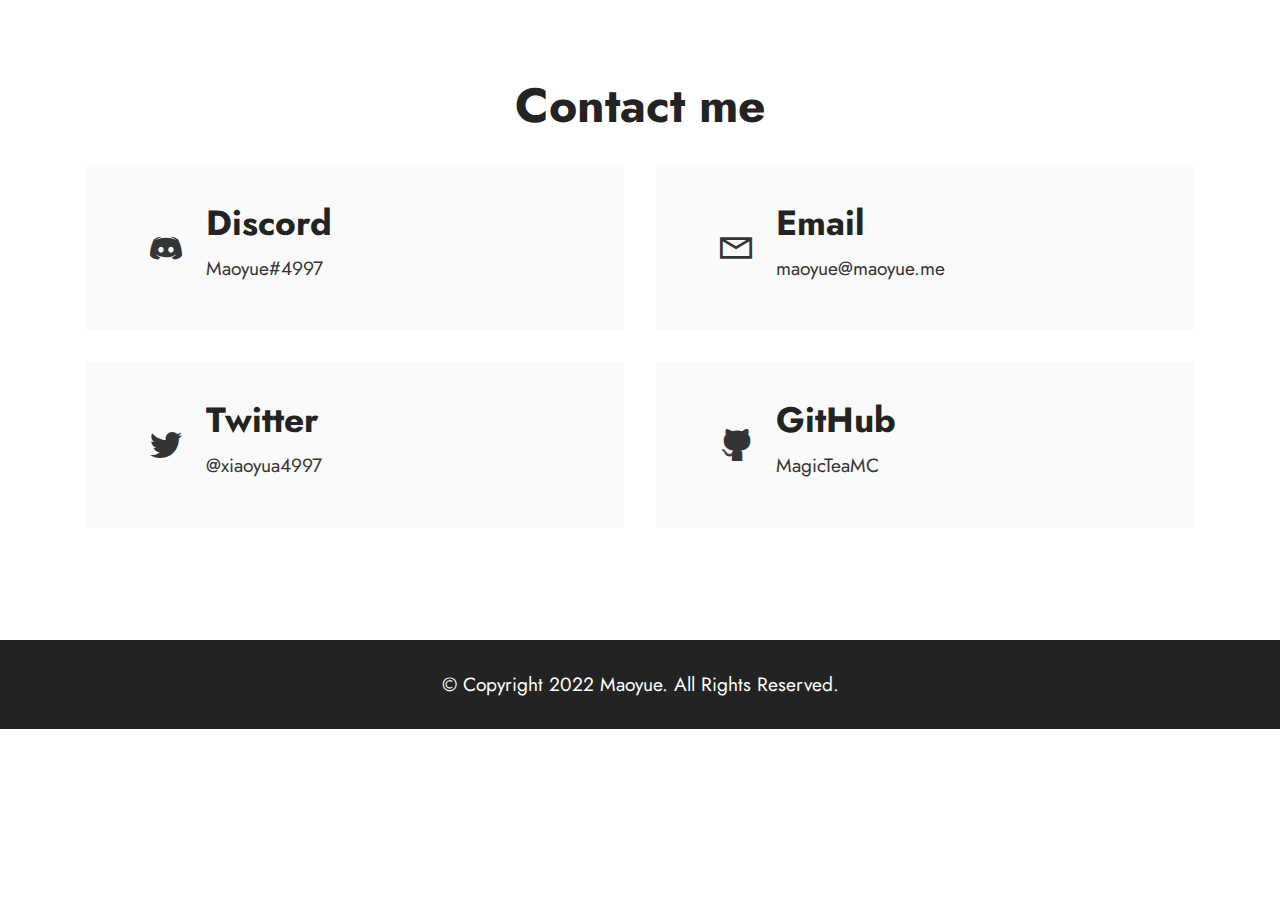
==== contact/index.html @ 78813591 "Add files via upload" ====
<!DOCTYPE html>
<html  >
<head>
  <!-- Site made with Mobirise Website Builder v5.6.11, https://mobirise.com -->
  <meta charset="UTF-8">
  <meta http-equiv="X-UA-Compatible" content="IE=edge">
  <meta name="generator" content="Mobirise v5.6.11, mobirise.com">
  <meta name="twitter:card" content="summary_large_image"/>
  <meta name="twitter:image:src" content="">
  <meta property="og:image" content="">
  <meta name="twitter:title" content="maoyue.me | contact me">
  <meta name="viewport" content="width=device-width, initial-scale=1, minimum-scale=1">
  <link rel="shortcut icon" href="assets/images/0f787718e14e277b7a47b84ead14e228-128x128.png" type="image/x-icon">
  <meta name="description" content="contact me">
  
  
  <title>maoyue.me | contact me</title>
  <link rel="stylesheet" href="assets/web/assets/mobirise-icons2/mobirise2.css">
  <link rel="stylesheet" href="assets/bootstrap/css/bootstrap.min.css">
  <link rel="stylesheet" href="assets/bootstrap/css/bootstrap-grid.min.css">
  <link rel="stylesheet" href="assets/bootstrap/css/bootstrap-reboot.min.css">
  <link rel="stylesheet" href="assets/socicon/css/styles.css">
  <link rel="stylesheet" href="assets/theme/css/style.css">
  <link rel="preload" href="https://fonts.googleapis.com/css?family=Jost:100,200,300,400,500,600,700,800,900,100i,200i,300i,400i,500i,600i,700i,800i,900i&display=swap" as="style" onload="this.onload=null;this.rel='stylesheet'">
  <noscript><link rel="stylesheet" href="https://fonts.googleapis.com/css?family=Jost:100,200,300,400,500,600,700,800,900,100i,200i,300i,400i,500i,600i,700i,800i,900i&display=swap"></noscript>
  <link rel="preload" as="style" href="assets/mobirise/css/mbr-additional.css"><link rel="stylesheet" href="assets/mobirise/css/mbr-additional.css" type="text/css">
  
  
  
  
</head>
<body>
  
  <section data-bs-version="5.1" class="contacts2 cid-tfqCUzGjB8" id="contacts2-k">
    <!---->
    

    
    
    <div class="container">
        <div class="mbr-section-head">
            <h3 class="mbr-section-title mbr-fonts-style align-center mb-0 display-2">
                <strong>Contact me</strong></h3>
            
        </div>
        <div class="row justify-content-center mt-4">
            <div class="card col-12 col-md-6">
                <div class="card-wrapper">
                    <div class="image-wrapper">
                        <span class="mbr-iconfont socicon-discord socicon"></span>
                    </div>
                    <div class="text-wrapper">
                        <h6 class="card-title mbr-fonts-style mb-1 display-5"><strong>Discord</strong></h6>
                        <p class="mbr-text mbr-fonts-style display-7"><a href="https://discord.com/users/830785952469352448" class="text-primary" target="_blank">Maoyue#4997</a></p>
                    </div>
                </div>
            </div>
            <div class="card col-12 col-md-6">
                <div class="card-wrapper">
                    <div class="image-wrapper">
                        <span class="mbr-iconfont mobi-mbri-letter mobi-mbri"></span>
                    </div>
                    <div class="text-wrapper">
                        <h6 class="card-title mbr-fonts-style mb-1 display-5">
                            <strong>Email</strong>
                        </h6>
                        <p class="mbr-text mbr-fonts-style display-7"><a href="mailto:maoyue@maoyue.me" class="text-primary">maoyue@maoyue.me</a></p>
                    </div>
                </div>
            </div>
            <div class="card col-12 col-md-6">
                <div class="card-wrapper">
                    <div class="image-wrapper">
                        <span class="mbr-iconfont socicon-twitter socicon"></span>
                    </div>
                    <div class="text-wrapper">
                        <h6 class="card-title mbr-fonts-style mb-1 display-5"><strong>Twitter</strong></h6>
                        <p class="mbr-text mbr-fonts-style display-7"><a href="https://twitter.com/xiaoyua4997" class="text-primary" target="_blank">@xiaoyua4997</a></p>
                    </div>
                </div>
            </div>
            <div class="card col-12 col-md-6">
                <div class="card-wrapper">
                    <div class="image-wrapper">
                        <span class="mbr-iconfont socicon-github socicon"></span>
                    </div>
                    <div class="text-wrapper">
                        <h6 class="card-title mbr-fonts-style mb-1 display-5"><strong>GitHub</strong></h6>
                        <p class="mbr-text mbr-fonts-style display-7"><a href="https://github.com/MagicTeaMC" class="text-primary" target="_blank">MagicTeaMC</a></p>
                    </div>
                </div>
            </div>
        </div>
    </div>
</section>

<section data-bs-version="5.1" class="footer7 cid-tfqGdLtqZt" once="footers" id="footer7-m">

    

    

    <div class="container">
        <div class="media-container-row align-center mbr-white">
            <div class="col-12">
                <p class="mbr-text mb-0 mbr-fonts-style display-7">
                    © Copyright 2022 Maoyue. All Rights Reserved.
                </p>
            </div>
        </div>
    </div>
  
  
</body>
</html>
---- contact/assets/web/assets/mobirise-icons2/mobirise2.css ----
@font-face {
  font-family: 'Moririse2';
  font-display: swap;
  src:  url('mobirise2.eot?f2bix4');
  src:  url('mobirise2.eot?f2bix4#iefix') format('embedded-opentype'),
    url('mobirise2.ttf?f2bix4') format('truetype'),
    url('mobirise2.woff?f2bix4') format('woff'),
    url('mobirise2.svg?f2bix4#mobirise2') format('svg');
  font-weight: normal;
  font-style: normal;
}

[class^="mobi-"], [class*=" mobi-"] {
  /* use !important to prevent issues with browser extensions that change fonts */
  font-family: 'Moririse2' !important;
  speak: none;
  font-style: normal;
  font-weight: normal;
  font-variant: normal;
  text-transform: none;
  line-height: 1;

  /* Better Font Rendering =========== */
  -webkit-font-smoothing: antialiased;
  -moz-osx-font-smoothing: grayscale;
}

.mobi-mbri-add-submenu:before {
  content: "\e900";
}
.mobi-mbri-alert:before {
  content: "\e901";
}
.mobi-mbri-align-center:before {
  content: "\e902";
}
.mobi-mbri-align-justify:before {
  content: "\e903";
}
.mobi-mbri-align-left:before {
  content: "\e904";
}
.mobi-mbri-align-right:before {
  content: "\e905";
}
.mobi-mbri-android:before {
  content: "\e906";
}
.mobi-mbri-apple:before {
  content: "\e907";
}
.mobi-mbri-arrow-down:before {
  content: "\e908";
}
.mobi-mbri-arrow-next:before {
  content: "\e909";
}
.mobi-mbri-arrow-prev:before {
  content: "\e90a";
}
.mobi-mbri-arrow-up:before {
  content: "\e90b";
}
.mobi-mbri-bold:before {
  content: "\e90c";
}
.mobi-mbri-bookmark:before {
  content: "\e90d";
}
.mobi-mbri-bootstrap:before {
  content: "\e90e";
}
.mobi-mbri-briefcase:before {
  content: "\e90f";
}
.mobi-mbri-browse:before {
  content: "\e910";
}
.mobi-mbri-bulleted-list:before {
  content: "\e911";
}
.mobi-mbri-calendar:before {
  content: "\e912";
}
.mobi-mbri-camera:before {
  content: "\e913";
}
.mobi-mbri-cart-add:before {
  content: "\e914";
}
.mobi-mbri-cart-full:before {
  content: "\e915";
}
.mobi-mbri-cash:before {
  content: "\e916";
}
.mobi-mbri-change-style:before {
  content: "\e917";
}
.mobi-mbri-chat:before {
  content: "\e918";
}
.mobi-mbri-clock:before {
  content: "\e919";
}
.mobi-mbri-close:before {
  content: "\e91a";
}
.mobi-mbri-cloud:before {
  content: "\e91b";
}
.mobi-mbri-code:before {
  content: "\e91c";
}
.mobi-mbri-contact-form:before {
  content: "\e91d";
}
.mobi-mbri-credit-card:before {
  content: "\e91e";
}
.mobi-mbri-cursor-click:before {
  content: "\e91f";
}
.mobi-mbri-cust-feedback:before {
  content: "\e920";
}
.mobi-mbri-database:before {
  content: "\e921";
}
.mobi-mbri-delivery:before {
  content: "\e922";
}
.mobi-mbri-desktop:before {
  content: "\e923";
}
.mobi-mbri-devices:before {
  content: "\e924";
}
.mobi-mbri-down:before {
  content: "\e925";
}
.mobi-mbri-download-2:before {
  content: "\e926";
}
.mobi-mbri-download:before {
  content: "\e927";
}
.mobi-mbri-drag-n-drop-2:before {
  content: "\e928";
}
.mobi-mbri-drag-n-drop:before {
  content: "\e929";
}
.mobi-mbri-edit-2:before {
  content: "\e92a";
}
.mobi-mbri-edit:before {
  content: "\e92b";
}
.mobi-mbri-error:before {
  content: "\e92c";
}
.mobi-mbri-extension:before {
  content: "\e92d";
}
.mobi-mbri-features:before {
  content: "\e92e";
}
.mobi-mbri-file:before {
  content: "\e92f";
}
.mobi-mbri-flag:before {
  content: "\e930";
}
.mobi-mbri-folder:before {
  content: "\e931";
}
.mobi-mbri-gift:before {
  content: "\e932";
}
.mobi-mbri-github:before {
  content: "\e933";
}
.mobi-mbri-globe-2:before {
  content: "\e934";
}
.mobi-mbri-globe:before {
  content: "\e935";
}
.mobi-mbri-growing-chart:before {
  content: "\e936";
}
.mobi-mbri-hearth:before {
  content: "\e937";
}
.mobi-mbri-help:before {
  content: "\e938";
}
.mobi-mbri-home:before {
  content: "\e939";
}
.mobi-mbri-hot-cup:before {
  content: "\e93a";
}
.mobi-mbri-idea:before {
  content: "\e93b";
}
.mobi-mbri-image-gallery:before {
  content: "\e93c";
}
.mobi-mbri-image-slider:before {
  content: "\e93d";
}
.mobi-mbri-info:before {
  content: "\e93e";
}
.mobi-mbri-italic:before {
  content: "\e93f";
}
.mobi-mbri-key:before {
  content: "\e940";
}
.mobi-mbri-laptop:before {
  content: "\e941";
}
.mobi-mbri-layers:before {
  content: "\e942";
}
.mobi-mbri-left-right:before {
  content: "\e943";
}
.mobi-mbri-left:before {
  content: "\e944";
}
.mobi-mbri-letter:before {
  content: "\e945";
}
.mobi-mbri-like:before {
  content: "\e946";
}
.mobi-mbri-link:before {
  content: "\e947";
}
.mobi-mbri-lock:before {
  content: "\e948";
}
.mobi-mbri-login:before {
  content: "\e949";
}
.mobi-mbri-logout:before {
  content: "\e94a";
}
.mobi-mbri-magic-stick:before {
  content: "\e94b";
}
.mobi-mbri-map-pin:before {
  content: "\e94c";
}
.mobi-mbri-menu:before {
  content: "\e94d";
}
.mobi-mbri-mobile-2:before {
  content: "\e94e";
}
.mobi-mbri-mobile-horizontal:before {
  content: "\e94f";
}
.mobi-mbri-mobile:before {
  content: "\e950";
}
.mobi-mbri-mobirise:before {
  content: "\e951";
}
.mobi-mbri-more-horizontal:before {
  content: "\e952";
}
.mobi-mbri-more-vertical:before {
  content: "\e953";
}
.mobi-mbri-music:before {
  content: "\e954";
}
.mobi-mbri-new-file:before {
  content: "\e955";
}
.mobi-mbri-numbered-list:before {
  content: "\e956";
}
.mobi-mbri-opened-folder:before {
  content: "\e957";
}
.mobi-mbri-pages:before {
  content: "\e958";
}
.mobi-mbri-paper-plane:before {
  content: "\e959";
}
.mobi-mbri-paperclip:before {
  content: "\e95a";
}
.mobi-mbri-phone:before {
  content: "\e95b";
}
.mobi-mbri-photo:before {
  content: "\e95c";
}
.mobi-mbri-photos:before {
  content: "\e95d";
}
.mobi-mbri-pin:before {
  content: "\e95e";
}
.mobi-mbri-play:before {
  content: "\e95f";
}
.mobi-mbri-plus:before {
  content: "\e960";
}
.mobi-mbri-preview:before {
  content: "\e961";
}
.mobi-mbri-print:before {
  content: "\e962";
}
.mobi-mbri-protect:before {
  content: "\e963";
}
.mobi-mbri-question:before {
  content: "\e964";
}
.mobi-mbri-quote-left:before {
  content: "\e965";
}
.mobi-mbri-quote-right:before {
  content: "\e966";
}
.mobi-mbri-redo:before {
  content: "\e967";
}
.mobi-mbri-refresh:before {
  content: "\e968";
}
.mobi-mbri-responsive-2:before {
  content: "\e969";
}
.mobi-mbri-responsive:before {
  content: "\e96a";
}
.mobi-mbri-right:before {
  content: "\e96b";
}
.mobi-mbri-rocket:before {
  content: "\e96c";
}
.mobi-mbri-sad-face:before {
  content: "\e96d";
}
.mobi-mbri-sale:before {
  content: "\e96e";
}
.mobi-mbri-save:before {
  content: "\e96f";
}
.mobi-mbri-search:before {
  content: "\e970";
}
.mobi-mbri-setting-2:before {
  content: "\e971";
}
.mobi-mbri-setting-3:before {
  content: "\e972";
}
.mobi-mbri-setting:before {
  content: "\e973";
}
.mobi-mbri-share:before {
  content: "\e974";
}
.mobi-mbri-shopping-bag:before {
  content: "\e975";
}
.mobi-mbri-shopping-basket:before {
  content: "\e976";
}
.mobi-mbri-shopping-cart:before {
  content: "\e977";
}
.mobi-mbri-sites:before {
  content: "\e978";
}
.mobi-mbri-smile-face:before {
  content: "\e979";
}
.mobi-mbri-speed:before {
  content: "\e97a";
}
.mobi-mbri-star:before {
  content: "\e97b";
}
.mobi-mbri-success:before {
  content: "\e97c";
}
.mobi-mbri-sun:before {
  content: "\e97d";
}
.mobi-mbri-sun2:before {
  content: "\e97e";
}
.mobi-mbri-tablet-vertical:before {
  content: "\e97f";
}
.mobi-mbri-tablet:before {
  content: "\e980";
}
.mobi-mbri-target:before {
  content: "\e981";
}
.mobi-mbri-timer:before {
  content: "\e982";
}
.mobi-mbri-to-ftp:before {
  content: "\e983";
}
.mobi-mbri-to-local-drive:before {
  content: "\e984";
}
.mobi-mbri-touch-swipe:before {
  content: "\e985";
}
.mobi-mbri-touch:before {
  content: "\e986";
}
.mobi-mbri-trash:before {
  content: "\e987";
}
.mobi-mbri-underline:before {
  content: "\e988";
}
.mobi-mbri-undo:before {
  content: "\e989";
}
.mobi-mbri-unlink:before {
  content: "\e98a";
}
.mobi-mbri-unlock:before {
  content: "\e98b";
}
.mobi-mbri-up-down:before {
  content: "\e98c";
}
.mobi-mbri-up:before {
  content: "\e98d";
}
.mobi-mbri-update:before {
  content: "\e98e";
}
.mobi-mbri-upload-2:before {
  content: "\e98f";
}
.mobi-mbri-upload:before {
  content: "\e990";
}
.mobi-mbri-user-2:before {
  content: "\e991";
}
.mobi-mbri-user:before {
  content: "\e992";
}
.mobi-mbri-users:before {
  content: "\e993";
}
.mobi-mbri-video-play:before {
  content: "\e994";
}
.mobi-mbri-video:before {
  content: "\e995";
}
.mobi-mbri-watch:before {
  content: "\e996";
}
.mobi-mbri-website-theme-2:before {
  content: "\e997";
}
.mobi-mbri-website-theme:before {
  content: "\e998";
}
.mobi-mbri-wifi:before {
  content: "\e999";
}
.mobi-mbri-windows:before {
  content: "\e99a";
}
.mobi-mbri-zoom-in:before {
  content: "\e99b";
}
.mobi-mbri-zoom-out:before {
  content: "\e99c";
}
---- contact/assets/socicon/css/styles.css ----
@charset "UTF-8";

@font-face {
  font-family: 'Socicon';
  src:  url('../fonts/socicon.eot');
  src:  url('../fonts/socicon.eot?#iefix') format('embedded-opentype'),
    url('../fonts/socicon.woff2') format('woff2'),
    url('../fonts/socicon.ttf') format('truetype'),
    url('../fonts/socicon.woff') format('woff'),
    url('../fonts/socicon.svg#socicon') format('svg');
  font-weight: normal;
  font-style: normal;
  font-display: swap;
}

[data-icon]:before {
  font-family: "socicon" !important;
  content: attr(data-icon);
  font-style: normal !important;
  font-weight: normal !important;
  font-variant: normal !important;
  text-transform: none !important;
  speak: none;
  line-height: 1;
  -webkit-font-smoothing: antialiased;
  -moz-osx-font-smoothing: grayscale;
}

[class^="socicon-"], [class*=" socicon-"] {
  /* use !important to prevent issues with browser extensions that change fonts */
  font-family: 'Socicon' !important;
  speak: none;
  font-style: normal;
  font-weight: normal;
  font-variant: normal;
  text-transform: none;
  line-height: 1;

  /* Better Font Rendering =========== */
  -webkit-font-smoothing: antialiased;
  -moz-osx-font-smoothing: grayscale;
}

.socicon-eitaa:before {
  content: "\e97c";
}
.socicon-soroush:before {
  content: "\e97d";
}
.socicon-bale:before {
  content: "\e97e";
}
.socicon-zazzle:before {
  content: "\e97b";
}
.socicon-society6:before {
  content: "\e97a";
}
.socicon-redbubble:before {
  content: "\e979";
}
.socicon-avvo:before {
  content: "\e978";
}
.socicon-stitcher:before {
  content: "\e977";
}
.socicon-googlehangouts:before {
  content: "\e974";
}
.socicon-dlive:before {
  content: "\e975";
}
.socicon-vsco:before {
  content: "\e976";
}
.socicon-flipboard:before {
  content: "\e973";
}
.socicon-ubuntu:before {
  content: "\e958";
}
.socicon-artstation:before {
  content: "\e959";
}
.socicon-invision:before {
  content: "\e95a";
}
.socicon-torial:before {
  content: "\e95b";
}
.socicon-collectorz:before {
  content: "\e95c";
}
.socicon-seenthis:before {
  content: "\e95d";
}
.socicon-googleplaymusic:before {
  content: "\e95e";
}
.socicon-debian:before {
  content: "\e95f";
}
.socicon-filmfreeway:before {
  content: "\e960";
}
.socicon-gnome:before {
  content: "\e961";
}
.socicon-itchio:before {
  content: "\e962";
}
.socicon-jamendo:before {
  content: "\e963";
}
.socicon-mix:before {
  content: "\e964";
}
.socicon-sharepoint:before {
  content: "\e965";
}
.socicon-tinder:before {
  content: "\e966";
}
.socicon-windguru:before {
  content: "\e967";
}
.socicon-cdbaby:before {
  content: "\e968";
}
.socicon-elementaryos:before {
  content: "\e969";
}
.socicon-stage32:before {
  content: "\e96a";
}
.socicon-tiktok:before {
  content: "\e96b";
}
.socicon-gitter:before {
  content: "\e96c";
}
.socicon-letterboxd:before {
  content: "\e96d";
}
.socicon-threema:before {
  content: "\e96e";
}
.socicon-splice:before {
  content: "\e96f";
}
.socicon-metapop:before {
  content: "\e970";
}
.socicon-naver:before {
  content: "\e971";
}
.socicon-remote:before {
  content: "\e972";
}
.socicon-internet:before {
  content: "\e957";
}
.socicon-moddb:before {
  content: "\e94b";
}
.socicon-indiedb:before {
  content: "\e94c";
}
.socicon-traxsource:before {
  content: "\e94d";
}
.socicon-gamefor:before {
  content: "\e94e";
}
.socicon-pixiv:before {
  content: "\e94f";
}
.socicon-myanimelist:before {
  content: "\e950";
}
.socicon-blackberry:before {
  content: "\e951";
}
.socicon-wickr:before {
  content: "\e952";
}
.socicon-spip:before {
  content: "\e953";
}
.socicon-napster:before {
  content: "\e954";
}
.socicon-beatport:before {
  content: "\e955";
}
.socicon-hackerone:before {
  content: "\e956";
}
.socicon-hackernews:before {
  content: "\e946";
}
.socicon-smashwords:before {
  content: "\e947";
}
.socicon-kobo:before {
  content: "\e948";
}
.socicon-bookbub:before {
  content: "\e949";
}
.socicon-mailru:before {
  content: "\e94a";
}
.socicon-gitlab:before {
  content: "\e945";
}
.socicon-instructables:before {
  content: "\e944";
}
.socicon-portfolio:before {
  content: "\e943";
}
.socicon-codered:before {
  content: "\e940";
}
.socicon-origin:before {
  content: "\e941";
}
.socicon-nextdoor:before {
  content: "\e942";
}
.socicon-udemy:before {
  content: "\e93f";
}
.socicon-livemaster:before {
  content: "\e93e";
}
.socicon-crunchbase:before {
  content: "\e93b";
}
.socicon-homefy:before {
  content: "\e93c";
}
.socicon-calendly:before {
  content: "\e93d";
}
.socicon-realtor:before {
  content: "\e90f";
}
.socicon-tidal:before {
  content: "\e910";
}
.socicon-qobuz:before {
  content: "\e911";
}
.socicon-natgeo:before {
  content: "\e912";
}
.socicon-mastodon:before {
  content: "\e913";
}
.socicon-unsplash:before {
  content: "\e914";
}
.socicon-homeadvisor:before {
  content: "\e915";
}
.socicon-angieslist:before {
  content: "\e916";
}
.socicon-codepen:before {
  content: "\e917";
}
.socicon-slack:before {
  content: "\e918";
}
.socicon-openaigym:before {
  content: "\e919";
}
.socicon-logmein:before {
  content: "\e91a";
}
.socicon-fiverr:before {
  content: "\e91b";
}
.socicon-gotomeeting:before {
  content: "\e91c";
}
.socicon-aliexpress:before {
  content: "\e91d";
}
.socicon-guru:before {
  content: "\e91e";
}
.socicon-appstore:before {
  content: "\e91f";
}
.socicon-homes:before {
  content: "\e920";
}
.socicon-zoom:before {
  content: "\e921";
}
.socicon-alibaba:before {
  content: "\e922";
}
.socicon-craigslist:before {
  content: "\e923";
}
.socicon-wix:before {
  content: "\e924";
}
.socicon-redfin:before {
  content: "\e925";
}
.socicon-googlecalendar:before {
  content: "\e926";
}
.socicon-shopify:before {
  content: "\e927";
}
.socicon-freelancer:before {
  content: "\e928";
}
.socicon-seedrs:before {
  content: "\e929";
}
.socicon-bing:before {
  content: "\e92a";
}
.socicon-doodle:before {
  content: "\e92b";
}
.socicon-bonanza:before {
  content: "\e92c";
}
.socicon-squarespace:before {
  content: "\e92d";
}
.socicon-toptal:before {
  content: "\e92e";
}
.socicon-gust:before {
  content: "\e92f";
}
.socicon-ask:before {
  content: "\e930";
}
.socicon-trulia:before {
  content: "\e931";
}
.socicon-loomly:before {
  content: "\e932";
}
.socicon-ghost:before {
  content: "\e933";
}
.socicon-upwork:before {
  content: "\e934";
}
.socicon-fundable:before {
  content: "\e935";
}
.socicon-booking:before {
  content: "\e936";
}
.socicon-googlemaps:before {
  content: "\e937";
}
.socicon-zillow:before {
  content: "\e938";
}
.socicon-niconico:before {
  content: "\e939";
}
.socicon-toneden:before {
  content: "\e93a";
}
.socicon-augment:before {
  content: "\e908";
}
.socicon-bitbucket:before {
  content: "\e909";
}
.socicon-fyuse:before {
  content: "\e90a";
}
.socicon-yt-gaming:before {
  content: "\e90b";
}
.socicon-sketchfab:before {
  content: "\e90c";
}
.socicon-mobcrush:before {
  content: "\e90d";
}
.socicon-microsoft:before {
  content: "\e90e";
}
.socicon-pandora:before {
  content: "\e907";
}
.socicon-messenger:before {
  content: "\e906";
}
.socicon-gamewisp:before {
  content: "\e905";
}
.socicon-bloglovin:before {
  content: "\e904";
}
.socicon-tunein:before {
  content: "\e903";
}
.socicon-gamejolt:before {
  content: "\e901";
}
.socicon-trello:before {
  content: "\e902";
}
.socicon-spreadshirt:before {
  content: "\e900";
}
.socicon-500px:before {
  content: "\e000";
}
.socicon-8tracks:before {
  content: "\e001";
}
.socicon-airbnb:before {
  content: "\e002";
}
.socicon-alliance:before {
  content: "\e003";
}
.socicon-amazon:before {
  content: "\e004";
}
.socicon-amplement:before {
  content: "\e005";
}
.socicon-android:before {
  content: "\e006";
}
.socicon-angellist:before {
  content: "\e007";
}
.socicon-apple:before {
  content: "\e008";
}
.socicon-appnet:before {
  content: "\e009";
}
.socicon-baidu:before {
  content: "\e00a";
}
.socicon-bandcamp:before {
  content: "\e00b";
}
.socicon-battlenet:before {
  content: "\e00c";
}
.socicon-mixer:before {
  content: "\e00d";
}
.socicon-bebee:before {
  content: "\e00e";
}
.socicon-bebo:before {
  content: "\e00f";
}
.socicon-behance:before {
  content: "\e010";
}
.socicon-blizzard:before {
  content: "\e011";
}
.socicon-blogger:before {
  content: "\e012";
}
.socicon-buffer:before {
  content: "\e013";
}
.socicon-chrome:before {
  content: "\e014";
}
.socicon-coderwall:before {
  content: "\e015";
}
.socicon-curse:before {
  content: "\e016";
}
.socicon-dailymotion:before {
  content: "\e017";
}
.socicon-deezer:before {
  content: "\e018";
}
.socicon-delicious:before {
  content: "\e019";
}
.socicon-deviantart:before {
  content: "\e01a";
}
.socicon-diablo:before {
  content: "\e01b";
}
.socicon-digg:before {
  content: "\e01c";
}
.socicon-discord:before {
  content: "\e01d";
}
.socicon-disqus:before {
  content: "\e01e";
}
.socicon-douban:before {
  content: "\e01f";
}
.socicon-draugiem:before {
  content: "\e020";
}
.socicon-dribbble:before {
  content: "\e021";
}
.socicon-drupal:before {
  content: "\e022";
}
.socicon-ebay:before {
  content: "\e023";
}
.socicon-ello:before {
  content: "\e024";
}
.socicon-endomodo:before {
  content: "\e025";
}
.socicon-envato:before {
  content: "\e026";
}
.socicon-etsy:before {
  content: "\e027";
}
.socicon-facebook:before {
  content: "\e028";
}
.socicon-feedburner:before {
  content: "\e029";
}
.socicon-filmweb:before {
  content: "\e02a";
}
.socicon-firefox:before {
  content: "\e02b";
}
.socicon-flattr:before {
  content: "\e02c";
}
.socicon-flickr:before {
  content: "\e02d";
}
.socicon-formulr:before {
  content: "\e02e";
}
.socicon-forrst:before {
  content: "\e02f";
}
.socicon-foursquare:before {
  content: "\e030";
}
.socicon-friendfeed:before {
  content: "\e031";
}
.socicon-github:before {
  content: "\e032";
}
.socicon-goodreads:before {
  content: "\e033";
}
.socicon-google:before {
  content: "\e034";
}
.socicon-googlescholar:before {
  content: "\e035";
}
.socicon-googlegroups:before {
  content: "\e036";
}
.socicon-googlephotos:before {
  content: "\e037";
}
.socicon-googleplus:before {
  content: "\e038";
}
.socicon-grooveshark:before {
  content: "\e039";
}
.socicon-hackerrank:before {
  content: "\e03a";
}
.socicon-hearthstone:before {
  content: "\e03b";
}
.socicon-hellocoton:before {
  content: "\e03c";
}
.socicon-heroes:before {
  content: "\e03d";
}
.socicon-smashcast:before {
  content: "\e03e";
}
.socicon-horde:before {
  content: "\e03f";
}
.socicon-houzz:before {
  content: "\e040";
}
.socicon-icq:before {
  content: "\e041";
}
.socicon-identica:before {
  content: "\e042";
}
.socicon-imdb:before {
  content: "\e043";
}
.socicon-instagram:before {
  content: "\e044";
}
.socicon-issuu:before {
  content: "\e045";
}
.socicon-istock:before {
  content: "\e046";
}
.socicon-itunes:before {
  content: "\e047";
}
.socicon-keybase:before {
  content: "\e048";
}
.socicon-lanyrd:before {
  content: "\e049";
}
.socicon-lastfm:before {
  content: "\e04a";
}
.socicon-line:before {
  content: "\e04b";
}
.socicon-linkedin:before {
  content: "\e04c";
}
.socicon-livejournal:before {
  content: "\e04d";
}
.socicon-lyft:before {
  content: "\e04e";
}
.socicon-macos:before {
  content: "\e04f";
}
.socicon-mail:before {
  content: "\e050";
}
.socicon-medium:before {
  content: "\e051";
}
.socicon-meetup:before {
  content: "\e052";
}
.socicon-mixcloud:before {
  content: "\e053";
}
.socicon-modelmayhem:before {
  content: "\e054";
}
.socicon-mumble:before {
  content: "\e055";
}
.socicon-myspace:before {
  content: "\e056";
}
.socicon-newsvine:before {
  content: "\e057";
}
.socicon-nintendo:before {
  content: "\e058";
}
.socicon-npm:before {
  content: "\e059";
}
.socicon-odnoklassniki:before {
  content: "\e05a";
}
.socicon-openid:before {
  content: "\e05b";
}
.socicon-opera:before {
  content: "\e05c";
}
.socicon-outlook:before {
  content: "\e05d";
}
.socicon-overwatch:before {
  content: "\e05e";
}
.socicon-patreon:before {
  content: "\e05f";
}
.socicon-paypal:before {
  content: "\e060";
}
.socicon-periscope:before {
  content: "\e061";
}
.socicon-persona:before {
  content: "\e062";
}
.socicon-pinterest:before {
  content: "\e063";
}
.socicon-play:before {
  content: "\e064";
}
.socicon-player:before {
  content: "\e065";
}
.socicon-playstation:before {
  content: "\e066";
}
.socicon-pocket:before {
  content: "\e067";
}
.socicon-qq:before {
  content: "\e068";
}
.socicon-quora:before {
  content: "\e069";
}
.socicon-raidcall:before {
  content: "\e06a";
}
.socicon-ravelry:before {
  content: "\e06b";
}
.socicon-reddit:before {
  content: "\e06c";
}
.socicon-renren:before {
  content: "\e06d";
}
.socicon-researchgate:before {
  content: "\e06e";
}
.socicon-residentadvisor:before {
  content: "\e06f";
}
.socicon-reverbnation:before {
  content: "\e070";
}
.socicon-rss:before {
  content: "\e071";
}
.socicon-sharethis:before {
  content: "\e072";
}
.socicon-skype:before {
  content: "\e073";
}
.socicon-slideshare:before {
  content: "\e074";
}
.socicon-smugmug:before {
  content: "\e075";
}
.socicon-snapchat:before {
  content: "\e076";
}
.socicon-songkick:before {
  content: "\e077";
}
.socicon-soundcloud:before {
  content: "\e078";
}
.socicon-spotify:before {
  content: "\e079";
}
.socicon-stackexchange:before {
  content: "\e07a";
}
.socicon-stackoverflow:before {
  content: "\e07b";
}
.socicon-starcraft:before {
  content: "\e07c";
}
.socicon-stayfriends:before {
  content: "\e07d";
}
.socicon-steam:before {
  content: "\e07e";
}
.socicon-storehouse:before {
  content: "\e07f";
}
.socicon-strava:before {
  content: "\e080";
}
.socicon-streamjar:before {
  content: "\e081";
}
.socicon-stumbleupon:before {
  content: "\e082";
}
.socicon-swarm:before {
  content: "\e083";
}
.socicon-teamspeak:before {
  content: "\e084";
}
.socicon-teamviewer:before {
  content: "\e085";
}
.socicon-technorati:before {
  content: "\e086";
}
.socicon-telegram:before {
  content: "\e087";
}
.socicon-tripadvisor:before {
  content: "\e088";
}
.socicon-tripit:before {
  content: "\e089";
}
.socicon-triplej:before {
  content: "\e08a";
}
.socicon-tumblr:before {
  content: "\e08b";
}
.socicon-twitch:before {
  content: "\e08c";
}
.socicon-twitter:before {
  content: "\e08d";
}
.socicon-uber:before {
  content: "\e08e";
}
.socicon-ventrilo:before {
  content: "\e08f";
}
.socicon-viadeo:before {
  content: "\e090";
}
.socicon-viber:before {
  content: "\e091";
}
.socicon-viewbug:before {
  content: "\e092";
}
.socicon-vimeo:before {
  content: "\e093";
}
.socicon-vine:before {
  content: "\e094";
}
.socicon-vkontakte:before {
  content: "\e095";
}
.socicon-warcraft:before {
  content: "\e096";
}
.socicon-wechat:before {
  content: "\e097";
}
.socicon-weibo:before {
  content: "\e098";
}
.socicon-whatsapp:before {
  content: "\e099";
}
.socicon-wikipedia:before {
  content: "\e09a";
}
.socicon-windows:before {
  content: "\e09b";
}
.socicon-wordpress:before {
  content: "\e09c";
}
.socicon-wykop:before {
  content: "\e09d";
}
.socicon-xbox:before {
  content: "\e09e";
}
.socicon-xing:before {
  content: "\e09f";
}
.socicon-yahoo:before {
  content: "\e0a0";
}
.socicon-yammer:before {
  content: "\e0a1";
}
.socicon-yandex:before {
  content: "\e0a2";
}
.socicon-yelp:before {
  content: "\e0a3";
}
.socicon-younow:before {
  content: "\e0a4";
}
.socicon-youtube:before {
  content: "\e0a5";
}
.socicon-zapier:before {
  content: "\e0a6";
}
.socicon-zerply:before {
  content: "\e0a7";
}
.socicon-zomato:before {
  content: "\e0a8";
}
.socicon-zynga:before {
  content: "\e0a9";
}
---- contact/assets/theme/css/style.css ----
@charset "UTF-8";
section {
  background-color: #ffffff;
}

body {
  font-style: normal;
  line-height: 1.5;
  font-weight: 400;
  color: #232323;
  position: relative;
}

button {
  background-color: transparent;
  border-color: transparent;
}

section,
.container,
.container-fluid {
  position: relative;
  word-wrap: break-word;
}

a.mbr-iconfont:hover {
  text-decoration: none;
}

.article .lead p,
.article .lead ul,
.article .lead ol,
.article .lead pre,
.article .lead blockquote {
  margin-bottom: 0;
}

a {
  font-style: normal;
  font-weight: 400;
  cursor: pointer;
}
a, a:hover {
  text-decoration: none;
}

.mbr-section-title {
  font-style: normal;
  line-height: 1.3;
}

.mbr-section-subtitle {
  line-height: 1.3;
}

.mbr-text {
  font-style: normal;
  line-height: 1.7;
}

h1,
h2,
h3,
h4,
h5,
h6,
.display-1,
.display-2,
.display-4,
.display-5,
.display-7,
span,
p,
a {
  line-height: 1;
  word-break: break-word;
  word-wrap: break-word;
  font-weight: 400;
}

b,
strong {
  font-weight: bold;
}

input:-webkit-autofill, input:-webkit-autofill:hover, input:-webkit-autofill:focus, input:-webkit-autofill:active {
  transition-delay: 9999s;
  -webkit-transition-property: background-color, color;
  transition-property: background-color, color;
}

textarea[type=hidden] {
  display: none;
}

section {
  background-position: 50% 50%;
  background-repeat: no-repeat;
  background-size: cover;
}
section .mbr-background-video,
section .mbr-background-video-preview {
  position: absolute;
  bottom: 0;
  left: 0;
  right: 0;
  top: 0;
}

.hidden {
  visibility: hidden;
}

.mbr-z-index20 {
  z-index: 20;
}

/*! Base colors */
.mbr-white {
  color: #ffffff;
}

.mbr-black {
  color: #111111;
}

.mbr-bg-white {
  background-color: #ffffff;
}

.mbr-bg-black {
  background-color: #000000;
}

/*! Text-aligns */
.align-left {
  text-align: left;
}

.align-center {
  text-align: center;
}

.align-right {
  text-align: right;
}

/*! Font-weight  */
.mbr-light {
  font-weight: 300;
}

.mbr-regular {
  font-weight: 400;
}

.mbr-semibold {
  font-weight: 500;
}

.mbr-bold {
  font-weight: 700;
}

/*! Media  */
.media-content {
  flex-basis: 100%;
}

.media-container-row {
  display: flex;
  flex-direction: row;
  flex-wrap: wrap;
  justify-content: center;
  align-content: center;
  align-items: start;
}
.media-container-row .media-size-item {
  width: 400px;
}

.media-container-column {
  display: flex;
  flex-direction: column;
  flex-wrap: wrap;
  justify-content: center;
  align-content: center;
  align-items: stretch;
}
.media-container-column > * {
  width: 100%;
}

@media (min-width: 992px) {
  .media-container-row {
    flex-wrap: nowrap;
  }
}
figure {
  margin-bottom: 0;
  overflow: hidden;
}

figure[mbr-media-size] {
  transition: width 0.1s;
}

img,
iframe {
  display: block;
  width: 100%;
}

.card {
  background-color: transparent;
  border: none;
}

.card-box {
  width: 100%;
}

.card-img {
  text-align: center;
  flex-shrink: 0;
  -webkit-flex-shrink: 0;
}

.media {
  max-width: 100%;
  margin: 0 auto;
}

.mbr-figure {
  align-self: center;
}

.media-container > div {
  max-width: 100%;
}

.mbr-figure img,
.card-img img {
  width: 100%;
}

@media (max-width: 991px) {
  .media-size-item {
    width: auto !important;
  }

  .media {
    width: auto;
  }

  .mbr-figure {
    width: 100% !important;
  }
}
/*! Buttons */
.mbr-section-btn {
  margin-left: -0.6rem;
  margin-right: -0.6rem;
  font-size: 0;
}

.btn {
  font-weight: 600;
  border-width: 1px;
  font-style: normal;
  margin: 0.6rem 0.6rem;
  white-space: normal;
  transition: all 0.2s ease-in-out;
  display: inline-flex;
  align-items: center;
  justify-content: center;
  word-break: break-word;
}

.btn-sm {
  font-weight: 600;
  letter-spacing: 0px;
  transition: all 0.3s ease-in-out;
}

.btn-md {
  font-weight: 600;
  letter-spacing: 0px;
  transition: all 0.3s ease-in-out;
}

.btn-lg {
  font-weight: 600;
  letter-spacing: 0px;
  transition: all 0.3s ease-in-out;
}

.btn-form {
  margin: 0;
}
.btn-form:hover {
  cursor: pointer;
}

nav .mbr-section-btn {
  margin-left: 0rem;
  margin-right: 0rem;
}

/*! Btn icon margin */
.btn .mbr-iconfont,
.btn.btn-sm .mbr-iconfont {
  order: 1;
  cursor: pointer;
  margin-left: 0.5rem;
  vertical-align: sub;
}

.btn.btn-md .mbr-iconfont,
.btn.btn-md .mbr-iconfont {
  margin-left: 0.8rem;
}

.mbr-regular {
  font-weight: 400;
}

.mbr-semibold {
  font-weight: 500;
}

.mbr-bold {
  font-weight: 700;
}

[type=submit] {
  -webkit-appearance: none;
}

/*! Full-screen */
.mbr-fullscreen .mbr-overlay {
  min-height: 100vh;
}

.mbr-fullscreen {
  display: flex;
  display: -moz-flex;
  display: -ms-flex;
  display: -o-flex;
  align-items: center;
  min-height: 100vh;
  padding-top: 3rem;
  padding-bottom: 3rem;
}

/*! Map */
.map {
  height: 25rem;
  position: relative;
}
.map iframe {
  width: 100%;
  height: 100%;
}

/*! Scroll to top arrow */
.mbr-arrow-up {
  bottom: 25px;
  right: 90px;
  position: fixed;
  text-align: right;
  z-index: 5000;
  color: #ffffff;
  font-size: 22px;
}

.mbr-arrow-up a {
  background: rgba(0, 0, 0, 0.2);
  border-radius: 50%;
  color: #fff;
  display: inline-block;
  height: 60px;
  width: 60px;
  border: 2px solid #fff;
  outline-style: none !important;
  position: relative;
  text-decoration: none;
  transition: all 0.3s ease-in-out;
  cursor: pointer;
  text-align: center;
}
.mbr-arrow-up a:hover {
  background-color: rgba(0, 0, 0, 0.4);
}
.mbr-arrow-up a i {
  line-height: 60px;
}

.mbr-arrow-up-icon {
  display: block;
  color: #fff;
}

.mbr-arrow-up-icon::before {
  content: "›";
  display: inline-block;
  font-family: serif;
  font-size: 22px;
  line-height: 1;
  font-style: normal;
  position: relative;
  top: 6px;
  left: -4px;
  transform: rotate(-90deg);
}

/*! Arrow Down */
.mbr-arrow {
  position: absolute;
  bottom: 45px;
  left: 50%;
  width: 60px;
  height: 60px;
  cursor: pointer;
  background-color: rgba(80, 80, 80, 0.5);
  border-radius: 50%;
  transform: translateX(-50%);
}
@media (max-width: 767px) {
  .mbr-arrow {
    display: none;
  }
}
.mbr-arrow > a {
  display: inline-block;
  text-decoration: none;
  outline-style: none;
  -webkit-animation: arrowdown 1.7s ease-in-out infinite;
          animation: arrowdown 1.7s ease-in-out infinite;
  color: #ffffff;
}
.mbr-arrow > a > i {
  position: absolute;
  top: -2px;
  left: 15px;
  font-size: 2rem;
}

#scrollToTop a i::before {
  content: "";
  position: absolute;
  display: block;
  border-bottom: 2.5px solid #fff;
  border-left: 2.5px solid #fff;
  width: 27.8%;
  height: 27.8%;
  left: 50%;
  top: 51%;
  transform: translateY(-30%) translateX(-50%) rotate(135deg);
}

@keyframes arrowdown {
  0% {
    transform: translateY(0px);
  }
  50% {
    transform: translateY(-5px);
  }
  100% {
    transform: translateY(0px);
  }
}
@-webkit-keyframes arrowdown {
  0% {
    transform: translateY(0px);
  }
  50% {
    transform: translateY(-5px);
  }
  100% {
    transform: translateY(0px);
  }
}
@media (max-width: 500px) {
  .mbr-arrow-up {
    left: 0;
    right: 0;
    text-align: center;
  }
}
/*Gradients animation*/
@keyframes gradient-animation {
  from {
    background-position: 0% 100%;
    -webkit-animation-timing-function: ease-in-out;
            animation-timing-function: ease-in-out;
  }
  to {
    background-position: 100% 0%;
    -webkit-animation-timing-function: ease-in-out;
            animation-timing-function: ease-in-out;
  }
}
@-webkit-keyframes gradient-animation {
  from {
    background-position: 0% 100%;
    -webkit-animation-timing-function: ease-in-out;
            animation-timing-function: ease-in-out;
  }
  to {
    background-position: 100% 0%;
    -webkit-animation-timing-function: ease-in-out;
            animation-timing-function: ease-in-out;
  }
}
.bg-gradient {
  background-size: 200% 200%;
  animation: gradient-animation 5s infinite alternate;
  -webkit-animation: gradient-animation 5s infinite alternate;
}

.menu .navbar-brand {
  display: -webkit-flex;
}
.menu .navbar-brand span {
  display: flex;
  display: -webkit-flex;
}
.menu .navbar-brand .navbar-caption-wrap {
  display: -webkit-flex;
}
.menu .navbar-brand .navbar-logo img {
  display: -webkit-flex;
  width: auto;
}
@media (min-width: 768px) and (max-width: 991px) {
  .menu .navbar-toggleable-sm .navbar-nav {
    display: -ms-flexbox;
  }
}
@media (max-width: 991px) {
  .menu .navbar-collapse {
    max-height: 93.5vh;
  }
  .menu .navbar-collapse.show {
    overflow: auto;
  }
}
@media (min-width: 992px) {
  .menu .navbar-nav.nav-dropdown {
    display: -webkit-flex;
  }
  .menu .navbar-toggleable-sm .navbar-collapse {
    display: -webkit-flex !important;
  }
  .menu .collapsed .navbar-collapse {
    max-height: 93.5vh;
  }
  .menu .collapsed .navbar-collapse.show {
    overflow: auto;
  }
}
@media (max-width: 767px) {
  .menu .navbar-collapse {
    max-height: 80vh;
  }
}

.nav-link .mbr-iconfont {
  margin-right: 0.5rem;
}

.navbar {
  display: -webkit-flex;
  -webkit-flex-wrap: wrap;
  -webkit-align-items: center;
  -webkit-justify-content: space-between;
}

.navbar-collapse {
  -webkit-flex-basis: 100%;
  -webkit-flex-grow: 1;
  -webkit-align-items: center;
}

.nav-dropdown .link {
  padding: 0.667em 1.667em !important;
  margin: 0 !important;
}

.nav {
  display: -webkit-flex;
  -webkit-flex-wrap: wrap;
}

.row {
  display: -webkit-flex;
  -webkit-flex-wrap: wrap;
}

.justify-content-center {
  -webkit-justify-content: center;
}

.form-inline {
  display: -webkit-flex;
}

.card-wrapper {
  -webkit-flex: 1;
}

.carousel-control {
  z-index: 10;
  display: -webkit-flex;
}

.carousel-controls {
  display: -webkit-flex;
}

.media {
  display: -webkit-flex;
}

.form-group:focus {
  outline: none;
}

.jq-selectbox__select {
  padding: 7px 0;
  position: relative;
}

.jq-selectbox__dropdown {
  overflow: hidden;
  border-radius: 10px;
  position: absolute;
  top: 100%;
  left: 0 !important;
  width: 100% !important;
}

.jq-selectbox__trigger-arrow {
  right: 0;
  transform: translateY(-50%);
}

.jq-selectbox li {
  padding: 1.07em 0.5em;
}

input[type=range] {
  padding-left: 0 !important;
  padding-right: 0 !important;
}

.modal-dialog,
.modal-content {
  height: 100%;
}

.modal-dialog .carousel-inner {
  height: calc(100vh - 1.75rem);
}
@media (max-width: 575px) {
  .modal-dialog .carousel-inner {
    height: calc(100vh - 1rem);
  }
}

.carousel-item {
  text-align: center;
}

.carousel-item img {
  margin: auto;
}

.navbar-toggler {
  align-self: flex-start;
  padding: 0.25rem 0.75rem;
  font-size: 1.25rem;
  line-height: 1;
  background: transparent;
  border: 1px solid transparent;
  border-radius: 0.25rem;
}

.navbar-toggler:focus,
.navbar-toggler:hover {
  text-decoration: none;
  box-shadow: none;
}

.navbar-toggler-icon {
  display: inline-block;
  width: 1.5em;
  height: 1.5em;
  vertical-align: middle;
  content: "";
  background: no-repeat center center;
  background-size: 100% 100%;
}

.navbar-toggler-left {
  position: absolute;
  left: 1rem;
}

.navbar-toggler-right {
  position: absolute;
  right: 1rem;
}

.card-img {
  width: auto;
}

.menu .navbar.collapsed:not(.beta-menu) {
  flex-direction: column;
}

.carousel-item.active,
.carousel-item-next,
.carousel-item-prev {
  display: flex;
}

.note-air-layout .dropup .dropdown-menu,
.note-air-layout .navbar-fixed-bottom .dropdown .dropdown-menu {
  bottom: initial !important;
}

html,
body {
  height: auto;
  min-height: 100vh;
}

.dropup .dropdown-toggle::after {
  display: none;
}

.form-asterisk {
  font-family: initial;
  position: absolute;
  top: -2px;
  font-weight: normal;
}

.form-control-label {
  position: relative;
  cursor: pointer;
  margin-bottom: 0.357em;
  padding: 0;
}

.alert {
  color: #ffffff;
  border-radius: 0;
  border: 0;
  font-size: 1.1rem;
  line-height: 1.5;
  margin-bottom: 1.875rem;
  padding: 1.25rem;
  position: relative;
  text-align: center;
}
.alert.alert-form::after {
  background-color: inherit;
  bottom: -7px;
  content: "";
  display: block;
  height: 14px;
  left: 50%;
  margin-left: -7px;
  position: absolute;
  transform: rotate(45deg);
  width: 14px;
}

.form-control {
  background-color: #ffffff;
  background-clip: border-box;
  color: #232323;
  line-height: 1rem !important;
  height: auto;
  padding: 0.6rem 1.2rem;
  transition: border-color 0.25s ease 0s;
  border: 1px solid transparent !important;
  border-radius: 4px;
  box-shadow: rgba(0, 0, 0, 0.07) 0px 1px 1px 0px, rgba(0, 0, 0, 0.07) 0px 1px 3px 0px, rgba(0, 0, 0, 0.03) 0px 0px 0px 1px;
}
.form-active .form-control:invalid {
  border-color: red;
}

form .row {
  margin-left: -0.6rem;
  margin-right: -0.6rem;
}
form .row [class*=col] {
  padding-left: 0.6rem;
  padding-right: 0.6rem;
}

form .mbr-section-btn {
  margin: 0;
  padding-left: 0.6rem;
  padding-right: 0.6rem;
}

form .btn {
  display: flex;
  padding: 0.6rem 1.2rem;
  margin: 0;
}

form .form-check-input {
  margin-top: 0.5;
}

textarea.form-control {
  line-height: 1.5rem !important;
}

.form-group {
  margin-bottom: 1.2rem;
}

.form-control,
form .btn {
  min-height: 48px;
}

.gdpr-block label span.textGDPR input[name=gdpr] {
  top: 7px;
}

.form-control:focus {
  box-shadow: none;
}

:focus {
  outline: none;
}

.mbr-overlay {
  background-color: #000;
  bottom: 0;
  left: 0;
  opacity: 0.5;
  position: absolute;
  right: 0;
  top: 0;
  z-index: 0;
  pointer-events: none;
}

blockquote {
  font-style: italic;
  padding: 3rem;
  font-size: 1.09rem;
  position: relative;
  border-left: 3px solid;
}

ul,
ol,
pre,
blockquote {
  margin-bottom: 2.3125rem;
}

.mt-4 {
  margin-top: 2rem !important;
}

.mb-4 {
  margin-bottom: 2rem !important;
}

@media (min-width: 992px) {
  .container {
    padding-left: 16px;
    padding-right: 16px;
  }

  .row {
    margin-left: -16px;
    margin-right: -16px;
  }
  .row > [class*=col] {
    padding-left: 16px;
    padding-right: 16px;
  }
}
@media (min-width: 768px) {
  .container-fluid {
    padding-left: 32px;
    padding-right: 32px;
  }
}
@media (min-width: 768px) and (max-width: 991px) {
  .mbr-container {
    padding-left: 32px;
    padding-right: 32px;
  }
}
@media (max-width: 767px) {
  .mbr-container {
    padding-left: 16px;
    padding-right: 16px;
  }
}
.card-wrapper,
.item-wrapper {
  overflow: hidden;
}

.app-video-wrapper > img {
  opacity: 1;
}

.item {
  position: relative;
}

.dropdown-menu .dropdown-menu {
  left: 100%;
}

.dropdown-item + .dropdown-menu {
  display: none;
}

.dropdown-item:hover + .dropdown-menu,
.dropdown-menu:hover {
  display: block;
}

@media (min-aspect-ratio: 16/9) {
  .mbr-video-foreground {
    height: 300% !important;
    top: -100% !important;
  }
}
@media (max-aspect-ratio: 16/9) {
  .mbr-video-foreground {
    width: 300% !important;
    left: -100% !important;
  }
}.engine {
	position: absolute;
	text-indent: -2400px;
	text-align: center;
	padding: 0;
	top: 0;
	left: -2400px;
}
---- contact/assets/mobirise/css/mbr-additional.css ----
body {
  font-family: Jost;
}
.display-1 {
  font-family: 'Jost', sans-serif;
  font-size: 4.6rem;
  line-height: 1.1;
}
.display-1 > .mbr-iconfont {
  font-size: 5.75rem;
}
.display-2 {
  font-family: 'Jost', sans-serif;
  font-size: 3rem;
  line-height: 1.1;
}
.display-2 > .mbr-iconfont {
  font-size: 3.75rem;
}
.display-4 {
  font-family: 'Jost', sans-serif;
  font-size: 1.1rem;
  line-height: 1.5;
}
.display-4 > .mbr-iconfont {
  font-size: 1.375rem;
}
.display-5 {
  font-family: 'Jost', sans-serif;
  font-size: 2.2rem;
  line-height: 1.5;
}
.display-5 > .mbr-iconfont {
  font-size: 2.75rem;
}
.display-7 {
  font-family: 'Jost', sans-serif;
  font-size: 1.2rem;
  line-height: 1.5;
}
.display-7 > .mbr-iconfont {
  font-size: 1.5rem;
}
/* ---- Fluid typography for mobile devices ---- */
/* 1.4 - font scale ratio ( bootstrap == 1.42857 ) */
/* 100vw - current viewport width */
/* (48 - 20)  48 == 48rem == 768px, 20 == 20rem == 320px(minimal supported viewport) */
/* 0.65 - min scale variable, may vary */
@media (max-width: 992px) {
  .display-1 {
    font-size: 3.68rem;
  }
}
@media (max-width: 768px) {
  .display-1 {
    font-size: 3.22rem;
    font-size: calc( 2.26rem + (4.6 - 2.26) * ((100vw - 20rem) / (48 - 20)));
    line-height: calc( 1.1 * (2.26rem + (4.6 - 2.26) * ((100vw - 20rem) / (48 - 20))));
  }
  .display-2 {
    font-size: 2.4rem;
    font-size: calc( 1.7rem + (3 - 1.7) * ((100vw - 20rem) / (48 - 20)));
    line-height: calc( 1.3 * (1.7rem + (3 - 1.7) * ((100vw - 20rem) / (48 - 20))));
  }
  .display-4 {
    font-size: 0.88rem;
    font-size: calc( 1.0350000000000001rem + (1.1 - 1.0350000000000001) * ((100vw - 20rem) / (48 - 20)));
    line-height: calc( 1.4 * (1.0350000000000001rem + (1.1 - 1.0350000000000001) * ((100vw - 20rem) / (48 - 20))));
  }
  .display-5 {
    font-size: 1.76rem;
    font-size: calc( 1.42rem + (2.2 - 1.42) * ((100vw - 20rem) / (48 - 20)));
    line-height: calc( 1.4 * (1.42rem + (2.2 - 1.42) * ((100vw - 20rem) / (48 - 20))));
  }
  .display-7 {
    font-size: 0.96rem;
    font-size: calc( 1.07rem + (1.2 - 1.07) * ((100vw - 20rem) / (48 - 20)));
    line-height: calc( 1.4 * (1.07rem + (1.2 - 1.07) * ((100vw - 20rem) / (48 - 20))));
  }
}
/* Buttons */
.btn {
  padding: 0.6rem 1.2rem;
  border-radius: 4px;
}
.btn-sm {
  padding: 0.6rem 1.2rem;
  border-radius: 4px;
}
.btn-md {
  padding: 0.6rem 1.2rem;
  border-radius: 4px;
}
.btn-lg {
  padding: 1rem 2.6rem;
  border-radius: 4px;
}
.bg-primary {
  background-color: #353535 !important;
}
.bg-success {
  background-color: #40b0bf !important;
}
.bg-info {
  background-color: #47b5ed !important;
}
.bg-warning {
  background-color: #ffe161 !important;
}
.bg-danger {
  background-color: #ff9966 !important;
}
.btn-primary,
.btn-primary:active {
  background-color: #353535 !important;
  border-color: #353535 !important;
  color: #ffffff !important;
  box-shadow: 0 2px 2px 0 rgba(0, 0, 0, 0.2);
}
.btn-primary:hover,
.btn-primary:focus,
.btn-primary.focus,
.btn-primary.active {
  color: #ffffff !important;
  background-color: #0a0a0a !important;
  border-color: #0a0a0a !important;
  box-shadow: 0 2px 5px 0 rgba(0, 0, 0, 0.2);
}
.btn-primary.disabled,
.btn-primary:disabled {
  color: #ffffff !important;
  background-color: #0a0a0a !important;
  border-color: #0a0a0a !important;
}
.btn-secondary,
.btn-secondary:active {
  background-color: #ff6666 !important;
  border-color: #ff6666 !important;
  color: #ffffff !important;
  box-shadow: 0 2px 2px 0 rgba(0, 0, 0, 0.2);
}
.btn-secondary:hover,
.btn-secondary:focus,
.btn-secondary.focus,
.btn-secondary.active {
  color: #ffffff !important;
  background-color: #ff0f0f !important;
  border-color: #ff0f0f !important;
  box-shadow: 0 2px 5px 0 rgba(0, 0, 0, 0.2);
}
.btn-secondary.disabled,
.btn-secondary:disabled {
  color: #ffffff !important;
  background-color: #ff0f0f !important;
  border-color: #ff0f0f !important;
}
.btn-info,
.btn-info:active {
  background-color: #47b5ed !important;
  border-color: #47b5ed !important;
  color: #ffffff !important;
  box-shadow: 0 2px 2px 0 rgba(0, 0, 0, 0.2);
}
.btn-info:hover,
.btn-info:focus,
.btn-info.focus,
.btn-info.active {
  color: #ffffff !important;
  background-color: #148cca !important;
  border-color: #148cca !important;
  box-shadow: 0 2px 5px 0 rgba(0, 0, 0, 0.2);
}
.btn-info.disabled,
.btn-info:disabled {
  color: #ffffff !important;
  background-color: #148cca !important;
  border-color: #148cca !important;
}
.btn-success,
.btn-success:active {
  background-color: #40b0bf !important;
  border-color: #40b0bf !important;
  color: #ffffff !important;
  box-shadow: 0 2px 2px 0 rgba(0, 0, 0, 0.2);
}
.btn-success:hover,
.btn-success:focus,
.btn-success.focus,
.btn-success.active {
  color: #ffffff !important;
  background-color: #2a747e !important;
  border-color: #2a747e !important;
  box-shadow: 0 2px 5px 0 rgba(0, 0, 0, 0.2);
}
.btn-success.disabled,
.btn-success:disabled {
  color: #ffffff !important;
  background-color: #2a747e !important;
  border-color: #2a747e !important;
}
.btn-warning,
.btn-warning:active {
  background-color: #ffe161 !important;
  border-color: #ffe161 !important;
  color: #614f00 !important;
  box-shadow: 0 2px 2px 0 rgba(0, 0, 0, 0.2);
}
.btn-warning:hover,
.btn-warning:focus,
.btn-warning.focus,
.btn-warning.active {
  color: #0a0800 !important;
  background-color: #ffd10a !important;
  border-color: #ffd10a !important;
  box-shadow: 0 2px 5px 0 rgba(0, 0, 0, 0.2);
}
.btn-warning.disabled,
.btn-warning:disabled {
  color: #614f00 !important;
  background-color: #ffd10a !important;
  border-color: #ffd10a !important;
}
.btn-danger,
.btn-danger:active {
  background-color: #ff9966 !important;
  border-color: #ff9966 !important;
  color: #ffffff !important;
  box-shadow: 0 2px 2px 0 rgba(0, 0, 0, 0.2);
}
.btn-danger:hover,
.btn-danger:focus,
.btn-danger.focus,
.btn-danger.active {
  color: #ffffff !important;
  background-color: #ff5f0f !important;
  border-color: #ff5f0f !important;
  box-shadow: 0 2px 5px 0 rgba(0, 0, 0, 0.2);
}
.btn-danger.disabled,
.btn-danger:disabled {
  color: #ffffff !important;
  background-color: #ff5f0f !important;
  border-color: #ff5f0f !important;
}
.btn-white,
.btn-white:active {
  background-color: #fafafa !important;
  border-color: #fafafa !important;
  color: #7a7a7a !important;
  box-shadow: 0 2px 2px 0 rgba(0, 0, 0, 0.2);
}
.btn-white:hover,
.btn-white:focus,
.btn-white.focus,
.btn-white.active {
  color: #4f4f4f !important;
  background-color: #cfcfcf !important;
  border-color: #cfcfcf !important;
  box-shadow: 0 2px 5px 0 rgba(0, 0, 0, 0.2);
}
.btn-white.disabled,
.btn-white:disabled {
  color: #7a7a7a !important;
  background-color: #cfcfcf !important;
  border-color: #cfcfcf !important;
}
.btn-black,
.btn-black:active {
  background-color: #232323 !important;
  border-color: #232323 !important;
  color: #ffffff !important;
  box-shadow: 0 2px 2px 0 rgba(0, 0, 0, 0.2);
}
.btn-black:hover,
.btn-black:focus,
.btn-black.focus,
.btn-black.active {
  color: #ffffff !important;
  background-color: #000000 !important;
  border-color: #000000 !important;
  box-shadow: 0 2px 5px 0 rgba(0, 0, 0, 0.2);
}
.btn-black.disabled,
.btn-black:disabled {
  color: #ffffff !important;
  background-color: #000000 !important;
  border-color: #000000 !important;
}
.btn-primary-outline,
.btn-primary-outline:active {
  background-color: transparent !important;
  border-color: transparent;
  color: #353535;
}
.btn-primary-outline:hover,
.btn-primary-outline:focus,
.btn-primary-outline.focus,
.btn-primary-outline.active {
  color: #0a0a0a !important;
  background-color: transparent!important;
  border-color: transparent!important;
  box-shadow: none!important;
}
.btn-primary-outline.disabled,
.btn-primary-outline:disabled {
  color: #ffffff !important;
  background-color: #353535 !important;
  border-color: #353535 !important;
}
.btn-secondary-outline,
.btn-secondary-outline:active {
  background-color: transparent !important;
  border-color: transparent;
  color: #ff6666;
}
.btn-secondary-outline:hover,
.btn-secondary-outline:focus,
.btn-secondary-outline.focus,
.btn-secondary-outline.active {
  color: #ff0f0f !important;
  background-color: transparent!important;
  border-color: transparent!important;
  box-shadow: none!important;
}
.btn-secondary-outline.disabled,
.btn-secondary-outline:disabled {
  color: #ffffff !important;
  background-color: #ff6666 !important;
  border-color: #ff6666 !important;
}
.btn-info-outline,
.btn-info-outline:active {
  background-color: transparent !important;
  border-color: transparent;
  color: #47b5ed;
}
.btn-info-outline:hover,
.btn-info-outline:focus,
.btn-info-outline.focus,
.btn-info-outline.active {
  color: #148cca !important;
  background-color: transparent!important;
  border-color: transparent!important;
  box-shadow: none!important;
}
.btn-info-outline.disabled,
.btn-info-outline:disabled {
  color: #ffffff !important;
  background-color: #47b5ed !important;
  border-color: #47b5ed !important;
}
.btn-success-outline,
.btn-success-outline:active {
  background-color: transparent !important;
  border-color: transparent;
  color: #40b0bf;
}
.btn-success-outline:hover,
.btn-success-outline:focus,
.btn-success-outline.focus,
.btn-success-outline.active {
  color: #2a747e !important;
  background-color: transparent!important;
  border-color: transparent!important;
  box-shadow: none!important;
}
.btn-success-outline.disabled,
.btn-success-outline:disabled {
  color: #ffffff !important;
  background-color: #40b0bf !important;
  border-color: #40b0bf !important;
}
.btn-warning-outline,
.btn-warning-outline:active {
  background-color: transparent !important;
  border-color: transparent;
  color: #ffe161;
}
.btn-warning-outline:hover,
.btn-warning-outline:focus,
.btn-warning-outline.focus,
.btn-warning-outline.active {
  color: #ffd10a !important;
  background-color: transparent!important;
  border-color: transparent!important;
  box-shadow: none!important;
}
.btn-warning-outline.disabled,
.btn-warning-outline:disabled {
  color: #614f00 !important;
  background-color: #ffe161 !important;
  border-color: #ffe161 !important;
}
.btn-danger-outline,
.btn-danger-outline:active {
  background-color: transparent !important;
  border-color: transparent;
  color: #ff9966;
}
.btn-danger-outline:hover,
.btn-danger-outline:focus,
.btn-danger-outline.focus,
.btn-danger-outline.active {
  color: #ff5f0f !important;
  background-color: transparent!important;
  border-color: transparent!important;
  box-shadow: none!important;
}
.btn-danger-outline.disabled,
.btn-danger-outline:disabled {
  color: #ffffff !important;
  background-color: #ff9966 !important;
  border-color: #ff9966 !important;
}
.btn-black-outline,
.btn-black-outline:active {
  background-color: transparent !important;
  border-color: transparent;
  color: #232323;
}
.btn-black-outline:hover,
.btn-black-outline:focus,
.btn-black-outline.focus,
.btn-black-outline.active {
  color: #000000 !important;
  background-color: transparent!important;
  border-color: transparent!important;
  box-shadow: none!important;
}
.btn-black-outline.disabled,
.btn-black-outline:disabled {
  color: #ffffff !important;
  background-color: #232323 !important;
  border-color: #232323 !important;
}
.btn-white-outline,
.btn-white-outline:active {
  background-color: transparent !important;
  border-color: transparent;
  color: #fafafa;
}
.btn-white-outline:hover,
.btn-white-outline:focus,
.btn-white-outline.focus,
.btn-white-outline.active {
  color: #cfcfcf !important;
  background-color: transparent!important;
  border-color: transparent!important;
  box-shadow: none!important;
}
.btn-white-outline.disabled,
.btn-white-outline:disabled {
  color: #7a7a7a !important;
  background-color: #fafafa !important;
  border-color: #fafafa !important;
}
.text-primary {
  color: #353535 !important;
}
.text-secondary {
  color: #ff6666 !important;
}
.text-success {
  color: #40b0bf !important;
}
.text-info {
  color: #47b5ed !important;
}
.text-warning {
  color: #ffe161 !important;
}
.text-danger {
  color: #ff9966 !important;
}
.text-white {
  color: #fafafa !important;
}
.text-black {
  color: #232323 !important;
}
a.text-primary:hover,
a.text-primary:focus,
a.text-primary.active {
  color: #020202 !important;
}
a.text-secondary:hover,
a.text-secondary:focus,
a.text-secondary.active {
  color: #ff0000 !important;
}
a.text-success:hover,
a.text-success:focus,
a.text-success.active {
  color: #266a73 !important;
}
a.text-info:hover,
a.text-info:focus,
a.text-info.active {
  color: #1283bc !important;
}
a.text-warning:hover,
a.text-warning:focus,
a.text-warning.active {
  color: #facb00 !important;
}
a.text-danger:hover,
a.text-danger:focus,
a.text-danger.active {
  color: #ff5500 !important;
}
a.text-white:hover,
a.text-white:focus,
a.text-white.active {
  color: #c7c7c7 !important;
}
a.text-black:hover,
a.text-black:focus,
a.text-black.active {
  color: #000000 !important;
}
a[class*="text-"]:not(.nav-link):not(.dropdown-item):not([role]):not(.navbar-caption) {
  position: relative;
  background-image: transparent;
  background-size: 10000px 2px;
  background-repeat: no-repeat;
  background-position: 0px 1.2em;
  background-position: -10000px 1.2em;
}
a[class*="text-"]:not(.nav-link):not(.dropdown-item):not([role]):not(.navbar-caption):hover {
  transition: background-position 2s ease-in-out;
  background-image: linear-gradient(currentColor 50%, currentColor 50%);
  background-position: 0px 1.2em;
}
.nav-tabs .nav-link.active {
  color: #353535;
}
.nav-tabs .nav-link:not(.active) {
  color: #232323;
}
.alert-success {
  background-color: #70c770;
}
.alert-info {
  background-color: #47b5ed;
}
.alert-warning {
  background-color: #ffe161;
}
.alert-danger {
  background-color: #ff9966;
}
.mbr-gallery-filter li.active .btn {
  background-color: #353535;
  border-color: #353535;
  color: #ffffff;
}
.mbr-gallery-filter li.active .btn:focus {
  box-shadow: none;
}
a,
a:hover {
  color: #353535;
}
.mbr-plan-header.bg-primary .mbr-plan-subtitle,
.mbr-plan-header.bg-primary .mbr-plan-price-desc {
  color: #a8a8a8;
}
.mbr-plan-header.bg-success .mbr-plan-subtitle,
.mbr-plan-header.bg-success .mbr-plan-price-desc {
  color: #a0d8df;
}
.mbr-plan-header.bg-info .mbr-plan-subtitle,
.mbr-plan-header.bg-info .mbr-plan-price-desc {
  color: #ffffff;
}
.mbr-plan-header.bg-warning .mbr-plan-subtitle,
.mbr-plan-header.bg-warning .mbr-plan-price-desc {
  color: #ffffff;
}
.mbr-plan-header.bg-danger .mbr-plan-subtitle,
.mbr-plan-header.bg-danger .mbr-plan-price-desc {
  color: #ffffff;
}
/* Scroll to top button*/
.scrollToTop_wraper {
  display: none;
}
.form-control {
  font-family: 'Jost', sans-serif;
  font-size: 1.1rem;
  line-height: 1.5;
  font-weight: 400;
}
.form-control > .mbr-iconfont {
  font-size: 1.375rem;
}
.form-control:hover,
.form-control:focus {
  box-shadow: rgba(0, 0, 0, 0.07) 0px 1px 1px 0px, rgba(0, 0, 0, 0.07) 0px 1px 3px 0px, rgba(0, 0, 0, 0.03) 0px 0px 0px 1px;
  border-color: #353535 !important;
}
.form-control:-webkit-input-placeholder {
  font-family: 'Jost', sans-serif;
  font-size: 1.1rem;
  line-height: 1.5;
  font-weight: 400;
}
.form-control:-webkit-input-placeholder > .mbr-iconfont {
  font-size: 1.375rem;
}
blockquote {
  border-color: #353535;
}
/* Forms */
.jq-selectbox li:hover,
.jq-selectbox li.selected {
  background-color: #353535;
  color: #ffffff;
}
.jq-number__spin {
  transition: 0.25s ease;
}
.jq-number__spin:hover {
  border-color: #353535;
}
.jq-selectbox .jq-selectbox__trigger-arrow,
.jq-number__spin.minus:after,
.jq-number__spin.plus:after {
  transition: 0.4s;
  border-top-color: #353535;
  border-bottom-color: #353535;
}
.jq-selectbox:hover .jq-selectbox__trigger-arrow,
.jq-number__spin.minus:hover:after,
.jq-number__spin.plus:hover:after {
  border-top-color: #353535;
  border-bottom-color: #353535;
}
.xdsoft_datetimepicker .xdsoft_calendar td.xdsoft_default,
.xdsoft_datetimepicker .xdsoft_calendar td.xdsoft_current,
.xdsoft_datetimepicker .xdsoft_timepicker .xdsoft_time_box > div > div.xdsoft_current {
  color: #ffffff !important;
  background-color: #353535 !important;
  box-shadow: none !important;
}
.xdsoft_datetimepicker .xdsoft_calendar td:hover,
.xdsoft_datetimepicker .xdsoft_timepicker .xdsoft_time_box > div > div:hover {
  color: #000000 !important;
  background: #ff6666 !important;
  box-shadow: none !important;
}
.lazy-bg {
  background-image: none !important;
}
.lazy-placeholder:not(section),
.lazy-none {
  display: block;
  position: relative;
  padding-bottom: 56.25%;
  width: 100%;
  height: auto;
}
iframe.lazy-placeholder,
.lazy-placeholder:after {
  content: '';
  position: absolute;
  width: 200px;
  height: 200px;
  background: transparent no-repeat center;
  background-size: contain;
  top: 50%;
  left: 50%;
  transform: translateX(-50%) translateY(-50%);
  background-image: url("data:image/svg+xml;charset=UTF-8,%3csvg width='32' height='32' viewBox='0 0 64 64' xmlns='http://www.w3.org/2000/svg' stroke='%23353535' %3e%3cg fill='none' fill-rule='evenodd'%3e%3cg transform='translate(16 16)' stroke-width='2'%3e%3ccircle stroke-opacity='.5' cx='16' cy='16' r='16'/%3e%3cpath d='M32 16c0-9.94-8.06-16-16-16'%3e%3canimateTransform attributeName='transform' type='rotate' from='0 16 16' to='360 16 16' dur='1s' repeatCount='indefinite'/%3e%3c/path%3e%3c/g%3e%3c/g%3e%3c/svg%3e");
}
section.lazy-placeholder:after {
  opacity: 0.5;
}
body {
  overflow-x: hidden;
}
a {
  transition: color 0.6s;
}
.cid-s48MCQYojq {
  background-image: url("../../../assets/images/2022-08-24-18.02.32-854x480.png");
}
.cid-s48MCQYojq .mbr-section-title {
  text-align: center;
  color: #ffffff;
}
.cid-s48MCQYojq .mbr-text,
.cid-s48MCQYojq .mbr-section-btn {
  color: #ffffff;
  text-align: center;
}
@media (max-width: 991px) {
  .cid-s48MCQYojq .mbr-section-title,
  .cid-s48MCQYojq .mbr-section-btn,
  .cid-s48MCQYojq .mbr-text {
    text-align: center;
  }
}
.cid-s48P1Icc8J {
  padding-top: 2rem;
  padding-bottom: 2rem;
  background-color: #232323;
}
.cid-s48P1Icc8J .row-links {
  width: 100%;
  justify-content: center;
}
.cid-s48P1Icc8J .social-row {
  width: 100%;
  justify-content: center;
}
.cid-s48P1Icc8J .media-container-row {
  flex-direction: column;
  justify-content: center;
  align-items: center;
}
.cid-s48P1Icc8J .media-container-row .foot-menu {
  list-style: none;
  display: flex;
  justify-content: center;
  flex-wrap: wrap;
  padding: 0;
  margin-bottom: 0;
}
.cid-s48P1Icc8J .media-container-row .foot-menu li {
  padding: 0 1rem 1rem 1rem;
}
.cid-s48P1Icc8J .media-container-row .foot-menu li p {
  margin: 0;
}
.cid-s48P1Icc8J .media-container-row .social-list {
  padding-left: 0;
  margin-bottom: 0;
  list-style: none;
  display: flex;
  flex-wrap: wrap;
  justify-content: flex-end;
}
.cid-s48P1Icc8J .media-container-row .social-list .mbr-iconfont-social {
  font-size: 1.5rem;
  color: #ffffff;
}
.cid-s48P1Icc8J .media-container-row .social-list .soc-item {
  margin: 0 .5rem;
}
.cid-s48P1Icc8J .media-container-row .social-list a {
  margin: 0;
  opacity: .5;
  transition: .2s linear;
}
.cid-s48P1Icc8J .media-container-row .social-list a:hover {
  opacity: 1;
}
@media (max-width: 767px) {
  .cid-s48P1Icc8J .media-container-row .social-list {
    -webkit-justify-content: center;
    justify-content: center;
  }
}
.cid-s48P1Icc8J .media-container-row .row-copirayt {
  word-break: break-word;
  width: 100%;
}
.cid-s48P1Icc8J .media-container-row .row-copirayt p {
  width: 100%;
}
.cid-s48P1Icc8J foot-menu-item {
  text-align: right;
}
.cid-tfqCUzGjB8 {
  padding-top: 5rem;
  padding-bottom: 5rem;
  background-color: #ffffff;
}
.cid-tfqCUzGjB8 .mbr-fallback-image.disabled {
  display: none;
}
.cid-tfqCUzGjB8 .mbr-fallback-image {
  display: block;
  background-size: cover;
  background-position: center center;
  width: 100%;
  height: 100%;
  position: absolute;
  top: 0;
}
.cid-tfqCUzGjB8 .image-wrapper {
  display: flex;
  align-items: center;
}
.cid-tfqCUzGjB8 .card-wrapper {
  margin-bottom: 2rem;
  display: flex;
  border-radius: 4px;
  background: #fafafa;
}
@media (max-width: 991px) {
  .cid-tfqCUzGjB8 .card-wrapper {
    padding: 1rem 2rem;
  }
}
@media (min-width: 992px) {
  .cid-tfqCUzGjB8 .card-wrapper {
    padding: 2rem 4rem;
  }
}
.cid-tfqCUzGjB8 .mbr-iconfont {
  font-size: 2rem;
  padding-right: 1.5rem;
  color: #353535;
}
.cid-tfqCUzGjB8 P {
  text-align: left;
}
.cid-tfqGdLtqZt {
  padding-top: 30px;
  padding-bottom: 30px;
  background-color: #232323;
  overflow: hidden;
}
---- contact/assets/mobirise/css/mbr-additional.css ----
body {
  font-family: Jost;
}
.display-1 {
  font-family: 'Jost', sans-serif;
  font-size: 4.6rem;
  line-height: 1.1;
}
.display-1 > .mbr-iconfont {
  font-size: 5.75rem;
}
.display-2 {
  font-family: 'Jost', sans-serif;
  font-size: 3rem;
  line-height: 1.1;
}
.display-2 > .mbr-iconfont {
  font-size: 3.75rem;
}
.display-4 {
  font-family: 'Jost', sans-serif;
  font-size: 1.1rem;
  line-height: 1.5;
}
.display-4 > .mbr-iconfont {
  font-size: 1.375rem;
}
.display-5 {
  font-family: 'Jost', sans-serif;
  font-size: 2.2rem;
  line-height: 1.5;
}
.display-5 > .mbr-iconfont {
  font-size: 2.75rem;
}
.display-7 {
  font-family: 'Jost', sans-serif;
  font-size: 1.2rem;
  line-height: 1.5;
}
.display-7 > .mbr-iconfont {
  font-size: 1.5rem;
}
/* ---- Fluid typography for mobile devices ---- */
/* 1.4 - font scale ratio ( bootstrap == 1.42857 ) */
/* 100vw - current viewport width */
/* (48 - 20)  48 == 48rem == 768px, 20 == 20rem == 320px(minimal supported viewport) */
/* 0.65 - min scale variable, may vary */
@media (max-width: 992px) {
  .display-1 {
    font-size: 3.68rem;
  }
}
@media (max-width: 768px) {
  .display-1 {
    font-size: 3.22rem;
    font-size: calc( 2.26rem + (4.6 - 2.26) * ((100vw - 20rem) / (48 - 20)));
    line-height: calc( 1.1 * (2.26rem + (4.6 - 2.26) * ((100vw - 20rem) / (48 - 20))));
  }
  .display-2 {
    font-size: 2.4rem;
    font-size: calc( 1.7rem + (3 - 1.7) * ((100vw - 20rem) / (48 - 20)));
    line-height: calc( 1.3 * (1.7rem + (3 - 1.7) * ((100vw - 20rem) / (48 - 20))));
  }
  .display-4 {
    font-size: 0.88rem;
    font-size: calc( 1.0350000000000001rem + (1.1 - 1.0350000000000001) * ((100vw - 20rem) / (48 - 20)));
    line-height: calc( 1.4 * (1.0350000000000001rem + (1.1 - 1.0350000000000001) * ((100vw - 20rem) / (48 - 20))));
  }
  .display-5 {
    font-size: 1.76rem;
    font-size: calc( 1.42rem + (2.2 - 1.42) * ((100vw - 20rem) / (48 - 20)));
    line-height: calc( 1.4 * (1.42rem + (2.2 - 1.42) * ((100vw - 20rem) / (48 - 20))));
  }
  .display-7 {
    font-size: 0.96rem;
    font-size: calc( 1.07rem + (1.2 - 1.07) * ((100vw - 20rem) / (48 - 20)));
    line-height: calc( 1.4 * (1.07rem + (1.2 - 1.07) * ((100vw - 20rem) / (48 - 20))));
  }
}
/* Buttons */
.btn {
  padding: 0.6rem 1.2rem;
  border-radius: 4px;
}
.btn-sm {
  padding: 0.6rem 1.2rem;
  border-radius: 4px;
}
.btn-md {
  padding: 0.6rem 1.2rem;
  border-radius: 4px;
}
.btn-lg {
  padding: 1rem 2.6rem;
  border-radius: 4px;
}
.bg-primary {
  background-color: #353535 !important;
}
.bg-success {
  background-color: #40b0bf !important;
}
.bg-info {
  background-color: #47b5ed !important;
}
.bg-warning {
  background-color: #ffe161 !important;
}
.bg-danger {
  background-color: #ff9966 !important;
}
.btn-primary,
.btn-primary:active {
  background-color: #353535 !important;
  border-color: #353535 !important;
  color: #ffffff !important;
  box-shadow: 0 2px 2px 0 rgba(0, 0, 0, 0.2);
}
.btn-primary:hover,
.btn-primary:focus,
.btn-primary.focus,
.btn-primary.active {
  color: #ffffff !important;
  background-color: #0a0a0a !important;
  border-color: #0a0a0a !important;
  box-shadow: 0 2px 5px 0 rgba(0, 0, 0, 0.2);
}
.btn-primary.disabled,
.btn-primary:disabled {
  color: #ffffff !important;
  background-color: #0a0a0a !important;
  border-color: #0a0a0a !important;
}
.btn-secondary,
.btn-secondary:active {
  background-color: #ff6666 !important;
  border-color: #ff6666 !important;
  color: #ffffff !important;
  box-shadow: 0 2px 2px 0 rgba(0, 0, 0, 0.2);
}
.btn-secondary:hover,
.btn-secondary:focus,
.btn-secondary.focus,
.btn-secondary.active {
  color: #ffffff !important;
  background-color: #ff0f0f !important;
  border-color: #ff0f0f !important;
  box-shadow: 0 2px 5px 0 rgba(0, 0, 0, 0.2);
}
.btn-secondary.disabled,
.btn-secondary:disabled {
  color: #ffffff !important;
  background-color: #ff0f0f !important;
  border-color: #ff0f0f !important;
}
.btn-info,
.btn-info:active {
  background-color: #47b5ed !important;
  border-color: #47b5ed !important;
  color: #ffffff !important;
  box-shadow: 0 2px 2px 0 rgba(0, 0, 0, 0.2);
}
.btn-info:hover,
.btn-info:focus,
.btn-info.focus,
.btn-info.active {
  color: #ffffff !important;
  background-color: #148cca !important;
  border-color: #148cca !important;
  box-shadow: 0 2px 5px 0 rgba(0, 0, 0, 0.2);
}
.btn-info.disabled,
.btn-info:disabled {
  color: #ffffff !important;
  background-color: #148cca !important;
  border-color: #148cca !important;
}
.btn-success,
.btn-success:active {
  background-color: #40b0bf !important;
  border-color: #40b0bf !important;
  color: #ffffff !important;
  box-shadow: 0 2px 2px 0 rgba(0, 0, 0, 0.2);
}
.btn-success:hover,
.btn-success:focus,
.btn-success.focus,
.btn-success.active {
  color: #ffffff !important;
  background-color: #2a747e !important;
  border-color: #2a747e !important;
  box-shadow: 0 2px 5px 0 rgba(0, 0, 0, 0.2);
}
.btn-success.disabled,
.btn-success:disabled {
  color: #ffffff !important;
  background-color: #2a747e !important;
  border-color: #2a747e !important;
}
.btn-warning,
.btn-warning:active {
  background-color: #ffe161 !important;
  border-color: #ffe161 !important;
  color: #614f00 !important;
  box-shadow: 0 2px 2px 0 rgba(0, 0, 0, 0.2);
}
.btn-warning:hover,
.btn-warning:focus,
.btn-warning.focus,
.btn-warning.active {
  color: #0a0800 !important;
  background-color: #ffd10a !important;
  border-color: #ffd10a !important;
  box-shadow: 0 2px 5px 0 rgba(0, 0, 0, 0.2);
}
.btn-warning.disabled,
.btn-warning:disabled {
  color: #614f00 !important;
  background-color: #ffd10a !important;
  border-color: #ffd10a !important;
}
.btn-danger,
.btn-danger:active {
  background-color: #ff9966 !important;
  border-color: #ff9966 !important;
  color: #ffffff !important;
  box-shadow: 0 2px 2px 0 rgba(0, 0, 0, 0.2);
}
.btn-danger:hover,
.btn-danger:focus,
.btn-danger.focus,
.btn-danger.active {
  color: #ffffff !important;
  background-color: #ff5f0f !important;
  border-color: #ff5f0f !important;
  box-shadow: 0 2px 5px 0 rgba(0, 0, 0, 0.2);
}
.btn-danger.disabled,
.btn-danger:disabled {
  color: #ffffff !important;
  background-color: #ff5f0f !important;
  border-color: #ff5f0f !important;
}
.btn-white,
.btn-white:active {
  background-color: #fafafa !important;
  border-color: #fafafa !important;
  color: #7a7a7a !important;
  box-shadow: 0 2px 2px 0 rgba(0, 0, 0, 0.2);
}
.btn-white:hover,
.btn-white:focus,
.btn-white.focus,
.btn-white.active {
  color: #4f4f4f !important;
  background-color: #cfcfcf !important;
  border-color: #cfcfcf !important;
  box-shadow: 0 2px 5px 0 rgba(0, 0, 0, 0.2);
}
.btn-white.disabled,
.btn-white:disabled {
  color: #7a7a7a !important;
  background-color: #cfcfcf !important;
  border-color: #cfcfcf !important;
}
.btn-black,
.btn-black:active {
  background-color: #232323 !important;
  border-color: #232323 !important;
  color: #ffffff !important;
  box-shadow: 0 2px 2px 0 rgba(0, 0, 0, 0.2);
}
.btn-black:hover,
.btn-black:focus,
.btn-black.focus,
.btn-black.active {
  color: #ffffff !important;
  background-color: #000000 !important;
  border-color: #000000 !important;
  box-shadow: 0 2px 5px 0 rgba(0, 0, 0, 0.2);
}
.btn-black.disabled,
.btn-black:disabled {
  color: #ffffff !important;
  background-color: #000000 !important;
  border-color: #000000 !important;
}
.btn-primary-outline,
.btn-primary-outline:active {
  background-color: transparent !important;
  border-color: transparent;
  color: #353535;
}
.btn-primary-outline:hover,
.btn-primary-outline:focus,
.btn-primary-outline.focus,
.btn-primary-outline.active {
  color: #0a0a0a !important;
  background-color: transparent!important;
  border-color: transparent!important;
  box-shadow: none!important;
}
.btn-primary-outline.disabled,
.btn-primary-outline:disabled {
  color: #ffffff !important;
  background-color: #353535 !important;
  border-color: #353535 !important;
}
.btn-secondary-outline,
.btn-secondary-outline:active {
  background-color: transparent !important;
  border-color: transparent;
  color: #ff6666;
}
.btn-secondary-outline:hover,
.btn-secondary-outline:focus,
.btn-secondary-outline.focus,
.btn-secondary-outline.active {
  color: #ff0f0f !important;
  background-color: transparent!important;
  border-color: transparent!important;
  box-shadow: none!important;
}
.btn-secondary-outline.disabled,
.btn-secondary-outline:disabled {
  color: #ffffff !important;
  background-color: #ff6666 !important;
  border-color: #ff6666 !important;
}
.btn-info-outline,
.btn-info-outline:active {
  background-color: transparent !important;
  border-color: transparent;
  color: #47b5ed;
}
.btn-info-outline:hover,
.btn-info-outline:focus,
.btn-info-outline.focus,
.btn-info-outline.active {
  color: #148cca !important;
  background-color: transparent!important;
  border-color: transparent!important;
  box-shadow: none!important;
}
.btn-info-outline.disabled,
.btn-info-outline:disabled {
  color: #ffffff !important;
  background-color: #47b5ed !important;
  border-color: #47b5ed !important;
}
.btn-success-outline,
.btn-success-outline:active {
  background-color: transparent !important;
  border-color: transparent;
  color: #40b0bf;
}
.btn-success-outline:hover,
.btn-success-outline:focus,
.btn-success-outline.focus,
.btn-success-outline.active {
  color: #2a747e !important;
  background-color: transparent!important;
  border-color: transparent!important;
  box-shadow: none!important;
}
.btn-success-outline.disabled,
.btn-success-outline:disabled {
  color: #ffffff !important;
  background-color: #40b0bf !important;
  border-color: #40b0bf !important;
}
.btn-warning-outline,
.btn-warning-outline:active {
  background-color: transparent !important;
  border-color: transparent;
  color: #ffe161;
}
.btn-warning-outline:hover,
.btn-warning-outline:focus,
.btn-warning-outline.focus,
.btn-warning-outline.active {
  color: #ffd10a !important;
  background-color: transparent!important;
  border-color: transparent!important;
  box-shadow: none!important;
}
.btn-warning-outline.disabled,
.btn-warning-outline:disabled {
  color: #614f00 !important;
  background-color: #ffe161 !important;
  border-color: #ffe161 !important;
}
.btn-danger-outline,
.btn-danger-outline:active {
  background-color: transparent !important;
  border-color: transparent;
  color: #ff9966;
}
.btn-danger-outline:hover,
.btn-danger-outline:focus,
.btn-danger-outline.focus,
.btn-danger-outline.active {
  color: #ff5f0f !important;
  background-color: transparent!important;
  border-color: transparent!important;
  box-shadow: none!important;
}
.btn-danger-outline.disabled,
.btn-danger-outline:disabled {
  color: #ffffff !important;
  background-color: #ff9966 !important;
  border-color: #ff9966 !important;
}
.btn-black-outline,
.btn-black-outline:active {
  background-color: transparent !important;
  border-color: transparent;
  color: #232323;
}
.btn-black-outline:hover,
.btn-black-outline:focus,
.btn-black-outline.focus,
.btn-black-outline.active {
  color: #000000 !important;
  background-color: transparent!important;
  border-color: transparent!important;
  box-shadow: none!important;
}
.btn-black-outline.disabled,
.btn-black-outline:disabled {
  color: #ffffff !important;
  background-color: #232323 !important;
  border-color: #232323 !important;
}
.btn-white-outline,
.btn-white-outline:active {
  background-color: transparent !important;
  border-color: transparent;
  color: #fafafa;
}
.btn-white-outline:hover,
.btn-white-outline:focus,
.btn-white-outline.focus,
.btn-white-outline.active {
  color: #cfcfcf !important;
  background-color: transparent!important;
  border-color: transparent!important;
  box-shadow: none!important;
}
.btn-white-outline.disabled,
.btn-white-outline:disabled {
  color: #7a7a7a !important;
  background-color: #fafafa !important;
  border-color: #fafafa !important;
}
.text-primary {
  color: #353535 !important;
}
.text-secondary {
  color: #ff6666 !important;
}
.text-success {
  color: #40b0bf !important;
}
.text-info {
  color: #47b5ed !important;
}
.text-warning {
  color: #ffe161 !important;
}
.text-danger {
  color: #ff9966 !important;
}
.text-white {
  color: #fafafa !important;
}
.text-black {
  color: #232323 !important;
}
a.text-primary:hover,
a.text-primary:focus,
a.text-primary.active {
  color: #020202 !important;
}
a.text-secondary:hover,
a.text-secondary:focus,
a.text-secondary.active {
  color: #ff0000 !important;
}
a.text-success:hover,
a.text-success:focus,
a.text-success.active {
  color: #266a73 !important;
}
a.text-info:hover,
a.text-info:focus,
a.text-info.active {
  color: #1283bc !important;
}
a.text-warning:hover,
a.text-warning:focus,
a.text-warning.active {
  color: #facb00 !important;
}
a.text-danger:hover,
a.text-danger:focus,
a.text-danger.active {
  color: #ff5500 !important;
}
a.text-white:hover,
a.text-white:focus,
a.text-white.active {
  color: #c7c7c7 !important;
}
a.text-black:hover,
a.text-black:focus,
a.text-black.active {
  color: #000000 !important;
}
a[class*="text-"]:not(.nav-link):not(.dropdown-item):not([role]):not(.navbar-caption) {
  position: relative;
  background-image: transparent;
  background-size: 10000px 2px;
  background-repeat: no-repeat;
  background-position: 0px 1.2em;
  background-position: -10000px 1.2em;
}
a[class*="text-"]:not(.nav-link):not(.dropdown-item):not([role]):not(.navbar-caption):hover {
  transition: background-position 2s ease-in-out;
  background-image: linear-gradient(currentColor 50%, currentColor 50%);
  background-position: 0px 1.2em;
}
.nav-tabs .nav-link.active {
  color: #353535;
}
.nav-tabs .nav-link:not(.active) {
  color: #232323;
}
.alert-success {
  background-color: #70c770;
}
.alert-info {
  background-color: #47b5ed;
}
.alert-warning {
  background-color: #ffe161;
}
.alert-danger {
  background-color: #ff9966;
}
.mbr-gallery-filter li.active .btn {
  background-color: #353535;
  border-color: #353535;
  color: #ffffff;
}
.mbr-gallery-filter li.active .btn:focus {
  box-shadow: none;
}
a,
a:hover {
  color: #353535;
}
.mbr-plan-header.bg-primary .mbr-plan-subtitle,
.mbr-plan-header.bg-primary .mbr-plan-price-desc {
  color: #a8a8a8;
}
.mbr-plan-header.bg-success .mbr-plan-subtitle,
.mbr-plan-header.bg-success .mbr-plan-price-desc {
  color: #a0d8df;
}
.mbr-plan-header.bg-info .mbr-plan-subtitle,
.mbr-plan-header.bg-info .mbr-plan-price-desc {
  color: #ffffff;
}
.mbr-plan-header.bg-warning .mbr-plan-subtitle,
.mbr-plan-header.bg-warning .mbr-plan-price-desc {
  color: #ffffff;
}
.mbr-plan-header.bg-danger .mbr-plan-subtitle,
.mbr-plan-header.bg-danger .mbr-plan-price-desc {
  color: #ffffff;
}
/* Scroll to top button*/
.scrollToTop_wraper {
  display: none;
}
.form-control {
  font-family: 'Jost', sans-serif;
  font-size: 1.1rem;
  line-height: 1.5;
  font-weight: 400;
}
.form-control > .mbr-iconfont {
  font-size: 1.375rem;
}
.form-control:hover,
.form-control:focus {
  box-shadow: rgba(0, 0, 0, 0.07) 0px 1px 1px 0px, rgba(0, 0, 0, 0.07) 0px 1px 3px 0px, rgba(0, 0, 0, 0.03) 0px 0px 0px 1px;
  border-color: #353535 !important;
}
.form-control:-webkit-input-placeholder {
  font-family: 'Jost', sans-serif;
  font-size: 1.1rem;
  line-height: 1.5;
  font-weight: 400;
}
.form-control:-webkit-input-placeholder > .mbr-iconfont {
  font-size: 1.375rem;
}
blockquote {
  border-color: #353535;
}
/* Forms */
.jq-selectbox li:hover,
.jq-selectbox li.selected {
  background-color: #353535;
  color: #ffffff;
}
.jq-number__spin {
  transition: 0.25s ease;
}
.jq-number__spin:hover {
  border-color: #353535;
}
.jq-selectbox .jq-selectbox__trigger-arrow,
.jq-number__spin.minus:after,
.jq-number__spin.plus:after {
  transition: 0.4s;
  border-top-color: #353535;
  border-bottom-color: #353535;
}
.jq-selectbox:hover .jq-selectbox__trigger-arrow,
.jq-number__spin.minus:hover:after,
.jq-number__spin.plus:hover:after {
  border-top-color: #353535;
  border-bottom-color: #353535;
}
.xdsoft_datetimepicker .xdsoft_calendar td.xdsoft_default,
.xdsoft_datetimepicker .xdsoft_calendar td.xdsoft_current,
.xdsoft_datetimepicker .xdsoft_timepicker .xdsoft_time_box > div > div.xdsoft_current {
  color: #ffffff !important;
  background-color: #353535 !important;
  box-shadow: none !important;
}
.xdsoft_datetimepicker .xdsoft_calendar td:hover,
.xdsoft_datetimepicker .xdsoft_timepicker .xdsoft_time_box > div > div:hover {
  color: #000000 !important;
  background: #ff6666 !important;
  box-shadow: none !important;
}
.lazy-bg {
  background-image: none !important;
}
.lazy-placeholder:not(section),
.lazy-none {
  display: block;
  position: relative;
  padding-bottom: 56.25%;
  width: 100%;
  height: auto;
}
iframe.lazy-placeholder,
.lazy-placeholder:after {
  content: '';
  position: absolute;
  width: 200px;
  height: 200px;
  background: transparent no-repeat center;
  background-size: contain;
  top: 50%;
  left: 50%;
  transform: translateX(-50%) translateY(-50%);
  background-image: url("data:image/svg+xml;charset=UTF-8,%3csvg width='32' height='32' viewBox='0 0 64 64' xmlns='http://www.w3.org/2000/svg' stroke='%23353535' %3e%3cg fill='none' fill-rule='evenodd'%3e%3cg transform='translate(16 16)' stroke-width='2'%3e%3ccircle stroke-opacity='.5' cx='16' cy='16' r='16'/%3e%3cpath d='M32 16c0-9.94-8.06-16-16-16'%3e%3canimateTransform attributeName='transform' type='rotate' from='0 16 16' to='360 16 16' dur='1s' repeatCount='indefinite'/%3e%3c/path%3e%3c/g%3e%3c/g%3e%3c/svg%3e");
}
section.lazy-placeholder:after {
  opacity: 0.5;
}
body {
  overflow-x: hidden;
}
a {
  transition: color 0.6s;
}
.cid-s48MCQYojq {
  background-image: url("../../../assets/images/2022-08-24-18.02.32-854x480.png");
}
.cid-s48MCQYojq .mbr-section-title {
  text-align: center;
  color: #ffffff;
}
.cid-s48MCQYojq .mbr-text,
.cid-s48MCQYojq .mbr-section-btn {
  color: #ffffff;
  text-align: center;
}
@media (max-width: 991px) {
  .cid-s48MCQYojq .mbr-section-title,
  .cid-s48MCQYojq .mbr-section-btn,
  .cid-s48MCQYojq .mbr-text {
    text-align: center;
  }
}
.cid-s48P1Icc8J {
  padding-top: 2rem;
  padding-bottom: 2rem;
  background-color: #232323;
}
.cid-s48P1Icc8J .row-links {
  width: 100%;
  justify-content: center;
}
.cid-s48P1Icc8J .social-row {
  width: 100%;
  justify-content: center;
}
.cid-s48P1Icc8J .media-container-row {
  flex-direction: column;
  justify-content: center;
  align-items: center;
}
.cid-s48P1Icc8J .media-container-row .foot-menu {
  list-style: none;
  display: flex;
  justify-content: center;
  flex-wrap: wrap;
  padding: 0;
  margin-bottom: 0;
}
.cid-s48P1Icc8J .media-container-row .foot-menu li {
  padding: 0 1rem 1rem 1rem;
}
.cid-s48P1Icc8J .media-container-row .foot-menu li p {
  margin: 0;
}
.cid-s48P1Icc8J .media-container-row .social-list {
  padding-left: 0;
  margin-bottom: 0;
  list-style: none;
  display: flex;
  flex-wrap: wrap;
  justify-content: flex-end;
}
.cid-s48P1Icc8J .media-container-row .social-list .mbr-iconfont-social {
  font-size: 1.5rem;
  color: #ffffff;
}
.cid-s48P1Icc8J .media-container-row .social-list .soc-item {
  margin: 0 .5rem;
}
.cid-s48P1Icc8J .media-container-row .social-list a {
  margin: 0;
  opacity: .5;
  transition: .2s linear;
}
.cid-s48P1Icc8J .media-container-row .social-list a:hover {
  opacity: 1;
}
@media (max-width: 767px) {
  .cid-s48P1Icc8J .media-container-row .social-list {
    -webkit-justify-content: center;
    justify-content: center;
  }
}
.cid-s48P1Icc8J .media-container-row .row-copirayt {
  word-break: break-word;
  width: 100%;
}
.cid-s48P1Icc8J .media-container-row .row-copirayt p {
  width: 100%;
}
.cid-s48P1Icc8J foot-menu-item {
  text-align: right;
}
.cid-tfqCUzGjB8 {
  padding-top: 5rem;
  padding-bottom: 5rem;
  background-color: #ffffff;
}
.cid-tfqCUzGjB8 .mbr-fallback-image.disabled {
  display: none;
}
.cid-tfqCUzGjB8 .mbr-fallback-image {
  display: block;
  background-size: cover;
  background-position: center center;
  width: 100%;
  height: 100%;
  position: absolute;
  top: 0;
}
.cid-tfqCUzGjB8 .image-wrapper {
  display: flex;
  align-items: center;
}
.cid-tfqCUzGjB8 .card-wrapper {
  margin-bottom: 2rem;
  display: flex;
  border-radius: 4px;
  background: #fafafa;
}
@media (max-width: 991px) {
  .cid-tfqCUzGjB8 .card-wrapper {
    padding: 1rem 2rem;
  }
}
@media (min-width: 992px) {
  .cid-tfqCUzGjB8 .card-wrapper {
    padding: 2rem 4rem;
  }
}
.cid-tfqCUzGjB8 .mbr-iconfont {
  font-size: 2rem;
  padding-right: 1.5rem;
  color: #353535;
}
.cid-tfqCUzGjB8 P {
  text-align: left;
}
.cid-tfqGdLtqZt {
  padding-top: 30px;
  padding-bottom: 30px;
  background-color: #232323;
  overflow: hidden;
}
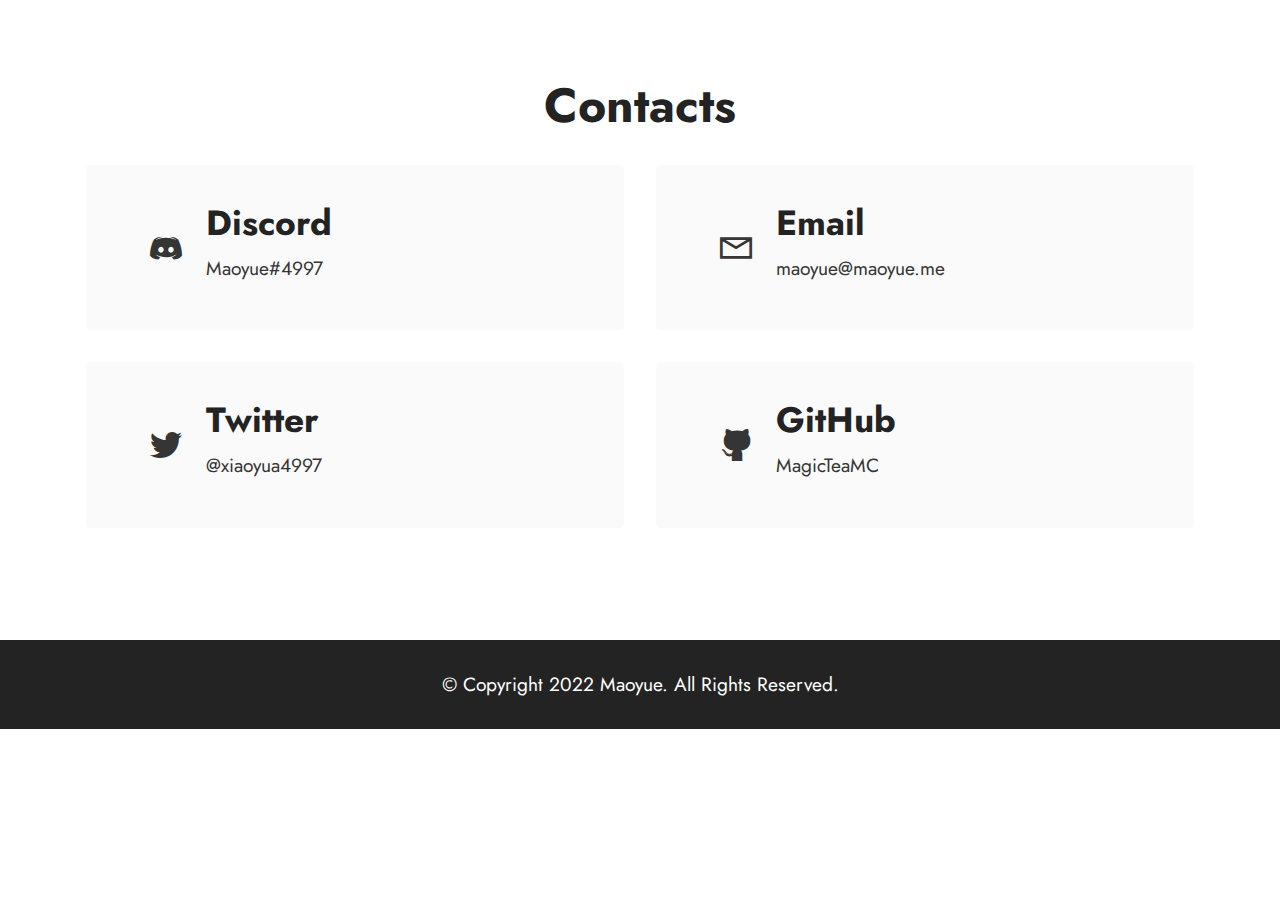
==== commit d05e5736: "Update index.html" ====
--- a/contact/index.html
+++ b/contact/index.html
@@ -14,7 +14,7 @@
   <meta name="description" content="contact me">
   
   
-  <title>maoyue.me | contact me</title>
+  <title>maoyue.me | contact</title>
   <link rel="stylesheet" href="assets/web/assets/mobirise-icons2/mobirise2.css">
   <link rel="stylesheet" href="assets/bootstrap/css/bootstrap.min.css">
   <link rel="stylesheet" href="assets/bootstrap/css/bootstrap-grid.min.css">
@@ -40,7 +40,7 @@
     <div class="container">
         <div class="mbr-section-head">
             <h3 class="mbr-section-title mbr-fonts-style align-center mb-0 display-2">
-                <strong>Contact me</strong></h3>
+                <strong>Contacts</strong></h3>
             
         </div>
         <div class="row justify-content-center mt-4">
@@ -112,4 +112,4 @@
   
   
 </body>
-</html>+</html>
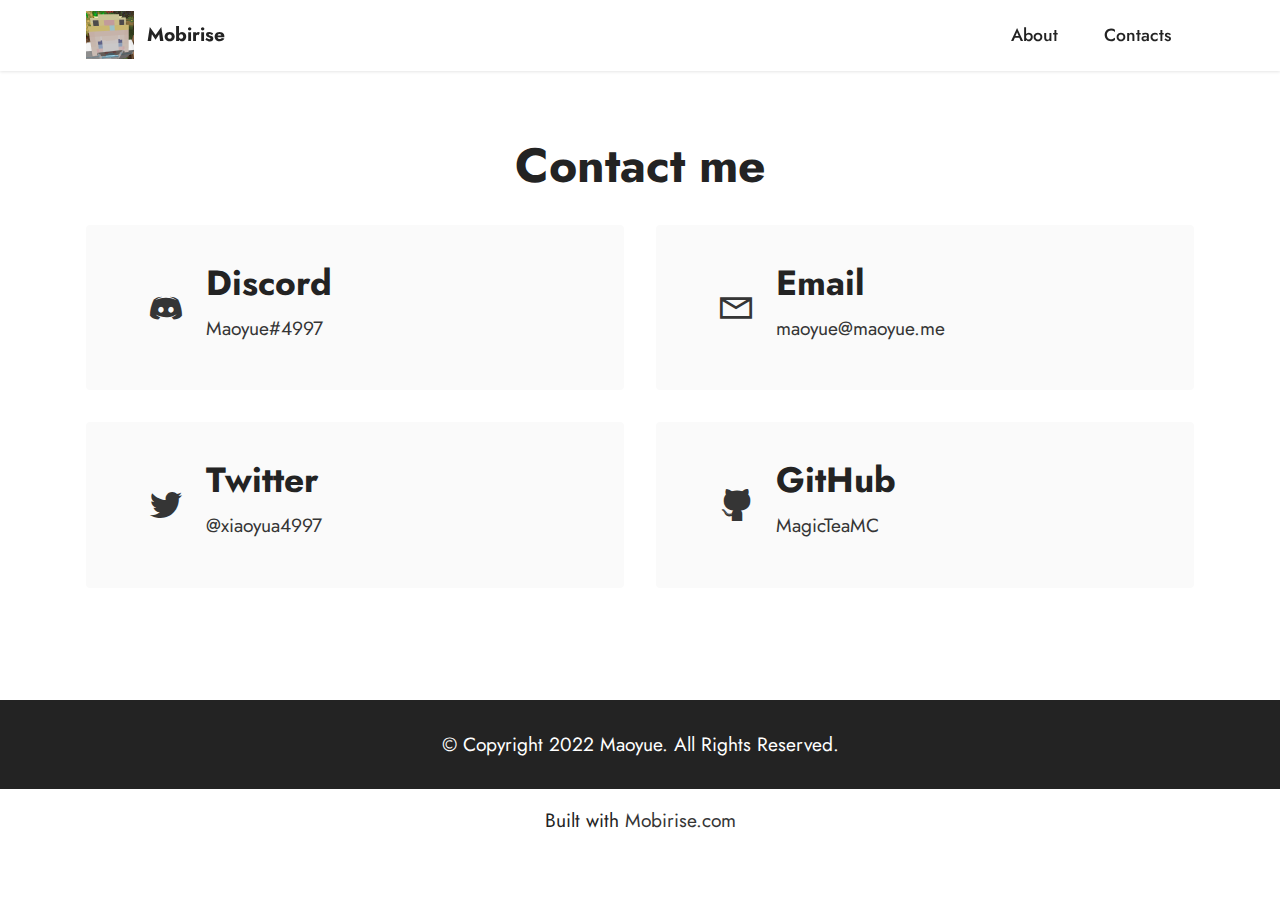
==== commit 45334526: "Add files via upload" ====
--- a/contact/index.html
+++ b/contact/index.html
@@ -14,11 +14,12 @@
   <meta name="description" content="contact me">
   
   
-  <title>maoyue.me | contact</title>
+  <title>maoyue.me | contact me</title>
   <link rel="stylesheet" href="assets/web/assets/mobirise-icons2/mobirise2.css">
   <link rel="stylesheet" href="assets/bootstrap/css/bootstrap.min.css">
   <link rel="stylesheet" href="assets/bootstrap/css/bootstrap-grid.min.css">
   <link rel="stylesheet" href="assets/bootstrap/css/bootstrap-reboot.min.css">
+  <link rel="stylesheet" href="assets/dropdown/css/style.css">
   <link rel="stylesheet" href="assets/socicon/css/styles.css">
   <link rel="stylesheet" href="assets/theme/css/style.css">
   <link rel="preload" href="https://fonts.googleapis.com/css?family=Jost:100,200,300,400,500,600,700,800,900,100i,200i,300i,400i,500i,600i,700i,800i,900i&display=swap" as="style" onload="this.onload=null;this.rel='stylesheet'">
@@ -31,7 +32,39 @@
 </head>
 <body>
   
-  <section data-bs-version="5.1" class="contacts2 cid-tfqCUzGjB8" id="contacts2-k">
+  <section data-bs-version="5.1" class="menu menu1 cid-tfqTulTXQb" once="menu" id="menu1-o">
+    
+
+    <nav class="navbar navbar-dropdown navbar-fixed-top navbar-expand-lg">
+        <div class="container">
+            <div class="navbar-brand">
+                <span class="navbar-logo">
+                    <a href="https://mobiri.se">
+                        <img src="assets/images/0f787718e14e277b7a47b84ead14e228-96x96.png" alt="Mobirise Website Builder" style="height: 3rem;">
+                    </a>
+                </span>
+                <span class="navbar-caption-wrap"><a class="navbar-caption text-black display-7" href="https://mobiri.se">Mobirise</a></span>
+            </div>
+            <button class="navbar-toggler" type="button" data-toggle="collapse" data-bs-toggle="collapse" data-target="#navbarSupportedContent" data-bs-target="#navbarSupportedContent" aria-controls="navbarNavAltMarkup" aria-expanded="false" aria-label="Toggle navigation">
+                <div class="hamburger">
+                    <span></span>
+                    <span></span>
+                    <span></span>
+                    <span></span>
+                </div>
+            </button>
+            <div class="collapse navbar-collapse" id="navbarSupportedContent">
+                <ul class="navbar-nav nav-dropdown nav-right" data-app-modern-menu="true"><li class="nav-item"><a class="nav-link link text-black text-primary display-4" href="https://maoyue.me">About</a></li>
+                    <li class="nav-item"><a class="nav-link link text-black text-primary display-4" href="https://maoyue.me/contact">Contacts</a>
+                    </li></ul>
+                
+                
+            </div>
+        </div>
+    </nav>
+</section>
+
+<section data-bs-version="5.1" class="contacts2 cid-tfqCUzGjB8" id="contacts2-k">
     <!---->
     
 
@@ -40,7 +73,7 @@
     <div class="container">
         <div class="mbr-section-head">
             <h3 class="mbr-section-title mbr-fonts-style align-center mb-0 display-2">
-                <strong>Contacts</strong></h3>
+                <strong>Contact me</strong></h3>
             
         </div>
         <div class="row justify-content-center mt-4">
@@ -109,7 +142,8 @@
             </div>
         </div>
     </div>
+</section><section class="display-7" style="padding: 0;align-items: center;justify-content: center;flex-wrap: wrap;    align-content: center;display: flex;position: relative;height: 4rem;"><a href="https://mobiri.se/2853549" style="flex: 1 1;height: 4rem;position: absolute;width: 100%;z-index: 1;"><img alt="" style="height: 4rem;" src="[data-uri]"></a><p style="margin: 0;text-align: center;" class="display-7">Built with &#8204;</p><a style="z-index:1" href="https://mobirise.com">Mobirise.com </a></section><script src="assets/bootstrap/js/bootstrap.bundle.min.js"></script>  <script src="assets/smoothscroll/smooth-scroll.js"></script>  <script src="assets/ytplayer/index.js"></script>  <script src="assets/dropdown/js/navbar-dropdown.js"></script>  <script src="assets/theme/js/script.js"></script>  
   
   
 </body>
-</html>
+</html>--- a/contact/assets/dropdown/css/style.css
+++ b/contact/assets/dropdown/css/style.css
@@ -0,0 +1,265 @@
+.navbar-dropdown {
+  left: 0;
+  padding: 0;
+  position: absolute;
+  right: 0;
+  top: 0;
+  transition: all 0.45s ease;
+  z-index: 1030;
+  background: #282828; }
+  .navbar-dropdown .navbar-logo {
+    margin-right: 0.8rem;
+    transition: margin 0.3s ease-in-out;
+    vertical-align: middle; }
+    .navbar-dropdown .navbar-logo img {
+      height: 3.125rem;
+      transition: all 0.3s ease-in-out; }
+    .navbar-dropdown .navbar-logo.mbr-iconfont {
+      font-size: 3.125rem;
+      line-height: 3.125rem; }
+  .navbar-dropdown .navbar-caption {
+    font-weight: 700;
+    white-space: normal;
+    vertical-align: -4px;
+    line-height: 3.125rem !important; }
+    .navbar-dropdown .navbar-caption, .navbar-dropdown .navbar-caption:hover {
+      color: inherit;
+      text-decoration: none; }
+  .navbar-dropdown .mbr-iconfont + .navbar-caption {
+    vertical-align: -1px; }
+  .navbar-dropdown.navbar-fixed-top {
+    position: fixed; }
+  .navbar-dropdown .navbar-brand span {
+    vertical-align: -4px; }
+  .navbar-dropdown.bg-color.transparent {
+    background: none; }
+  .navbar-dropdown.navbar-short .navbar-brand {
+    padding: 0.625rem 0; }
+    .navbar-dropdown.navbar-short .navbar-brand span {
+      vertical-align: -1px; }
+  .navbar-dropdown.navbar-short .navbar-caption {
+    line-height: 2.375rem !important;
+    vertical-align: -2px; }
+  .navbar-dropdown.navbar-short .navbar-logo {
+    margin-right: 0.5rem; }
+    .navbar-dropdown.navbar-short .navbar-logo img {
+      height: 2.375rem; }
+    .navbar-dropdown.navbar-short .navbar-logo.mbr-iconfont {
+      font-size: 2.375rem;
+      line-height: 2.375rem; }
+  .navbar-dropdown.navbar-short .mbr-table-cell {
+    height: 3.625rem; }
+  .navbar-dropdown .navbar-close {
+    left: 0.6875rem;
+    position: fixed;
+    top: 0.75rem;
+    z-index: 1000; }
+  .navbar-dropdown .hamburger-icon {
+    content: "";
+    display: inline-block;
+    vertical-align: middle;
+    width: 16px;
+    -webkit-box-shadow: 0 -6px 0 1px #282828,0 0 0 1px #282828,0 6px 0 1px #282828;
+    -moz-box-shadow: 0 -6px 0 1px #282828,0 0 0 1px #282828,0 6px 0 1px #282828;
+    box-shadow: 0 -6px 0 1px #282828,0 0 0 1px #282828,0 6px 0 1px #282828; }
+
+.dropdown-menu .dropdown-toggle[data-toggle="dropdown-submenu"]::after {
+  border-bottom: 0.35em solid transparent;
+  border-left: 0.35em solid;
+  border-right: 0;
+  border-top: 0.35em solid transparent;
+  margin-left: 0.3rem; }
+
+.dropdown-menu .dropdown-item:focus {
+  outline: 0; }
+
+.nav-dropdown {
+  font-size: 0.75rem;
+  font-weight: 500;
+  height: auto !important; }
+  .nav-dropdown .nav-btn {
+    padding-left: 1rem; }
+  .nav-dropdown .link {
+    margin: .667em 1.667em;
+    font-weight: 500;
+    padding: 0;
+    transition: color .2s ease-in-out; }
+    .nav-dropdown .link.dropdown-toggle {
+      margin-right: 2.583em; }
+      .nav-dropdown .link.dropdown-toggle::after {
+        margin-left: .25rem;
+        border-top: 0.35em solid;
+        border-right: 0.35em solid transparent;
+        border-left: 0.35em solid transparent;
+        border-bottom: 0; }
+      .nav-dropdown .link.dropdown-toggle[aria-expanded="true"] {
+        margin: 0;
+        padding: 0.667em 3.263em  0.667em 1.667em; }
+  .nav-dropdown .link::after,
+  .nav-dropdown .dropdown-item::after {
+    color: inherit; }
+  .nav-dropdown .btn {
+    font-size: 0.75rem;
+    font-weight: 700;
+    letter-spacing: 0;
+    margin-bottom: 0;
+    padding-left: 1.25rem;
+    padding-right: 1.25rem; }
+  .nav-dropdown .dropdown-menu {
+    border-radius: 0;
+    border: 0;
+    left: 0;
+    margin: 0;
+    padding-bottom: 1.25rem;
+    padding-top: 1.25rem;
+    position: relative; }
+  .nav-dropdown .dropdown-submenu {
+    margin-left: 0.125rem;
+    top: 0; }
+  .nav-dropdown .dropdown-item {
+    font-weight: 500;
+    line-height: 2;
+    padding: 0.3846em 4.615em 0.3846em 1.5385em;
+    position: relative;
+    transition: color .2s ease-in-out, background-color .2s ease-in-out; }
+    .nav-dropdown .dropdown-item::after {
+      margin-top: -0.3077em;
+      position: absolute;
+      right: 1.1538em;
+      top: 50%; }
+    .nav-dropdown .dropdown-item:focus, .nav-dropdown .dropdown-item:hover {
+      background: none; }
+
+@media (max-width: 767px) {
+  .nav-dropdown.navbar-toggleable-sm {
+    bottom: 0;
+    display: none;
+    left: 0;
+    overflow-x: hidden;
+    position: fixed;
+    top: 0;
+    transform: translateX(-100%);
+    -ms-transform: translateX(-100%);
+    -webkit-transform: translateX(-100%);
+    width: 18.75rem;
+    z-index: 999; } }
+.nav-dropdown.navbar-toggleable-xl {
+  bottom: 0;
+  display: none;
+  left: 0;
+  overflow-x: hidden;
+  position: fixed;
+  top: 0;
+  transform: translateX(-100%);
+  -ms-transform: translateX(-100%);
+  -webkit-transform: translateX(-100%);
+  width: 18.75rem;
+  z-index: 999; }
+
+.nav-dropdown-sm {
+  display: block !important;
+  overflow-x: hidden;
+  overflow: auto;
+  padding-top: 3.875rem; }
+  .nav-dropdown-sm::after {
+    content: "";
+    display: block;
+    height: 3rem;
+    width: 100%; }
+  .nav-dropdown-sm.collapse.in ~ .navbar-close {
+    display: block !important; }
+  .nav-dropdown-sm.collapsing, .nav-dropdown-sm.collapse.in {
+    transform: translateX(0);
+    -ms-transform: translateX(0);
+    -webkit-transform: translateX(0);
+    transition: all 0.25s ease-out;
+    -webkit-transition: all 0.25s ease-out;
+    background: #282828; }
+  .nav-dropdown-sm.collapsing[aria-expanded="false"] {
+    transform: translateX(-100%);
+    -ms-transform: translateX(-100%);
+    -webkit-transform: translateX(-100%); }
+  .nav-dropdown-sm .nav-item {
+    display: block;
+    margin-left: 0 !important;
+    padding-left: 0; }
+  .nav-dropdown-sm .link,
+  .nav-dropdown-sm .dropdown-item {
+    border-top: 1px dotted rgba(255, 255, 255, 0.1);
+    font-size: 0.8125rem;
+    line-height: 1.6;
+    margin: 0 !important;
+    padding: 0.875rem 2.4rem 0.875rem 1.5625rem !important;
+    position: relative;
+    white-space: normal; }
+    .nav-dropdown-sm .link:focus, .nav-dropdown-sm .link:hover,
+    .nav-dropdown-sm .dropdown-item:focus,
+    .nav-dropdown-sm .dropdown-item:hover {
+      background: rgba(0, 0, 0, 0.2) !important;
+      color: #c0a375; }
+  .nav-dropdown-sm .nav-btn {
+    position: relative;
+    padding: 1.5625rem 1.5625rem 0 1.5625rem; }
+    .nav-dropdown-sm .nav-btn::before {
+      border-top: 1px dotted rgba(255, 255, 255, 0.1);
+      content: "";
+      left: 0;
+      position: absolute;
+      top: 0;
+      width: 100%; }
+    .nav-dropdown-sm .nav-btn + .nav-btn {
+      padding-top: 0.625rem; }
+      .nav-dropdown-sm .nav-btn + .nav-btn::before {
+        display: none; }
+  .nav-dropdown-sm .btn {
+    padding: 0.625rem 0; }
+  .nav-dropdown-sm .dropdown-toggle[data-toggle="dropdown-submenu"]::after {
+    margin-left: .25rem;
+    border-top: 0.35em solid;
+    border-right: 0.35em solid transparent;
+    border-left: 0.35em solid transparent;
+    border-bottom: 0; }
+  .nav-dropdown-sm .dropdown-toggle[data-toggle="dropdown-submenu"][aria-expanded="true"]::after {
+    border-top: 0;
+    border-right: 0.35em solid transparent;
+    border-left: 0.35em solid transparent;
+    border-bottom: 0.35em solid; }
+  .nav-dropdown-sm .dropdown-menu {
+    margin: 0;
+    padding: 0;
+    position: relative;
+    top: 0;
+    left: 0;
+    width: 100%;
+    border: 0;
+    float: none;
+    border-radius: 0;
+    background: none; }
+  .nav-dropdown-sm .dropdown-submenu {
+    left: 100%;
+    margin-left: 0.125rem;
+    margin-top: -1.25rem;
+    top: 0; }
+
+.navbar-toggleable-sm .nav-dropdown .dropdown-menu {
+  position: absolute; }
+
+.navbar-toggleable-sm .nav-dropdown .dropdown-submenu {
+  left: 100%;
+  margin-left: 0.125rem;
+  margin-top: -1.25rem;
+  top: 0; }
+
+.navbar-toggleable-sm.opened .nav-dropdown .dropdown-menu {
+  position: relative; }
+
+.navbar-toggleable-sm.opened .nav-dropdown .dropdown-submenu {
+  left: 0;
+  margin-left: 00rem;
+  margin-top: 0rem;
+  top: 0; }
+
+.is-builder .nav-dropdown.collapsing {
+  transition: none !important; }
+
+
--- a/contact/assets/mobirise/css/mbr-additional.css
+++ b/contact/assets/mobirise/css/mbr-additional.css
@@ -682,6 +682,371 @@
 a {
   transition: color 0.6s;
 }
+.cid-tfqTulTXQb {
+  z-index: 1000;
+  width: 100%;
+  position: relative;
+  min-height: 60px;
+}
+.cid-tfqTulTXQb nav.navbar {
+  position: fixed;
+}
+.cid-tfqTulTXQb .dropdown-item:before {
+  font-family: Moririse2 !important;
+  content: "\e966";
+  display: inline-block;
+  width: 0;
+  position: absolute;
+  left: 1rem;
+  top: 0.5rem;
+  margin-right: 0.5rem;
+  line-height: 1;
+  font-size: inherit;
+  vertical-align: middle;
+  text-align: center;
+  overflow: hidden;
+  transform: scale(0, 1);
+  transition: all 0.25s ease-in-out;
+}
+.cid-tfqTulTXQb .dropdown-menu {
+  padding: 0;
+  border-radius: 4px;
+  box-shadow: 0 1px 3px 0 rgba(0, 0, 0, 0.1);
+}
+.cid-tfqTulTXQb .dropdown-item {
+  border-bottom: 1px solid #e6e6e6;
+}
+.cid-tfqTulTXQb .dropdown-item:hover,
+.cid-tfqTulTXQb .dropdown-item:focus {
+  background: #353535 !important;
+  color: white !important;
+}
+.cid-tfqTulTXQb .dropdown-item:hover span {
+  color: white;
+}
+.cid-tfqTulTXQb .dropdown-item:first-child {
+  border-top-left-radius: 4px;
+  border-top-right-radius: 4px;
+}
+.cid-tfqTulTXQb .dropdown-item:last-child {
+  border-bottom: none;
+  border-bottom-left-radius: 4px;
+  border-bottom-right-radius: 4px;
+}
+.cid-tfqTulTXQb .nav-dropdown .link {
+  padding: 0 0.3em !important;
+  margin: 0.667em 1em !important;
+}
+.cid-tfqTulTXQb .nav-dropdown .link.dropdown-toggle::after {
+  margin-left: 0.5rem;
+  margin-top: 0.2rem;
+}
+.cid-tfqTulTXQb .nav-link {
+  position: relative;
+}
+.cid-tfqTulTXQb .container {
+  display: flex;
+  margin: auto;
+}
+@media (min-width: 992px) {
+  .cid-tfqTulTXQb .container {
+    flex-wrap: nowrap;
+  }
+}
+.cid-tfqTulTXQb .iconfont-wrapper {
+  color: #000000 !important;
+  font-size: 1.5rem;
+  padding-right: 0.5rem;
+}
+.cid-tfqTulTXQb .dropdown-menu,
+.cid-tfqTulTXQb .navbar.opened {
+  background: #ffffff !important;
+}
+.cid-tfqTulTXQb .nav-item:focus,
+.cid-tfqTulTXQb .nav-link:focus {
+  outline: none;
+}
+.cid-tfqTulTXQb .dropdown .dropdown-menu .dropdown-item {
+  width: auto;
+  transition: all 0.25s ease-in-out;
+}
+.cid-tfqTulTXQb .dropdown .dropdown-menu .dropdown-item::after {
+  right: 0.5rem;
+}
+.cid-tfqTulTXQb .dropdown .dropdown-menu .dropdown-item .mbr-iconfont {
+  margin-right: 0.5rem;
+  vertical-align: sub;
+}
+.cid-tfqTulTXQb .dropdown .dropdown-menu .dropdown-item .mbr-iconfont:before {
+  display: inline-block;
+  transform: scale(1, 1);
+  transition: all 0.25s ease-in-out;
+}
+.cid-tfqTulTXQb .collapsed .dropdown-menu .dropdown-item:before {
+  display: none;
+}
+.cid-tfqTulTXQb .collapsed .dropdown .dropdown-menu .dropdown-item {
+  padding: 0.235em 1.5em 0.235em 1.5em !important;
+  transition: none;
+  margin: 0 !important;
+}
+.cid-tfqTulTXQb .navbar {
+  min-height: 70px;
+  transition: all 0.3s;
+  border-bottom: 1px solid transparent;
+  box-shadow: 0 1px 3px 0 rgba(0, 0, 0, 0.1);
+  background: #ffffff;
+}
+.cid-tfqTulTXQb .navbar.opened {
+  transition: all 0.3s;
+}
+.cid-tfqTulTXQb .navbar .dropdown-item {
+  padding: 0.5rem 1.8rem;
+}
+.cid-tfqTulTXQb .navbar .navbar-logo img {
+  width: auto;
+}
+.cid-tfqTulTXQb .navbar .navbar-collapse {
+  justify-content: flex-end;
+  z-index: 1;
+}
+.cid-tfqTulTXQb .navbar.collapsed {
+  justify-content: center;
+}
+.cid-tfqTulTXQb .navbar.collapsed .nav-item .nav-link::before {
+  display: none;
+}
+.cid-tfqTulTXQb .navbar.collapsed.opened .dropdown-menu {
+  top: 0;
+}
+@media (min-width: 992px) {
+  .cid-tfqTulTXQb .navbar.collapsed.opened:not(.navbar-short) .navbar-collapse {
+    max-height: calc(98.5vh - 3rem);
+  }
+}
+.cid-tfqTulTXQb .navbar.collapsed .dropdown-menu .dropdown-submenu {
+  left: 0 !important;
+}
+.cid-tfqTulTXQb .navbar.collapsed .dropdown-menu .dropdown-item:after {
+  right: auto;
+}
+.cid-tfqTulTXQb .navbar.collapsed .dropdown-menu .dropdown-toggle[data-toggle="dropdown-submenu"]:after {
+  margin-left: 0.5rem;
+  margin-top: 0.2rem;
+  border-top: 0.35em solid;
+  border-right: 0.35em solid transparent;
+  border-left: 0.35em solid transparent;
+  border-bottom: 0;
+  top: 41%;
+}
+.cid-tfqTulTXQb .navbar.collapsed ul.navbar-nav li {
+  margin: auto;
+}
+.cid-tfqTulTXQb .navbar.collapsed .dropdown-menu .dropdown-item {
+  padding: 0.25rem 1.5rem;
+  text-align: center;
+}
+.cid-tfqTulTXQb .navbar.collapsed .icons-menu {
+  padding-left: 0;
+  padding-right: 0;
+  padding-top: 0.5rem;
+  padding-bottom: 0.5rem;
+}
+@media (max-width: 991px) {
+  .cid-tfqTulTXQb .navbar .nav-item .nav-link::before {
+    display: none;
+  }
+  .cid-tfqTulTXQb .navbar.opened .dropdown-menu {
+    top: 0;
+  }
+  .cid-tfqTulTXQb .navbar .dropdown-menu .dropdown-submenu {
+    left: 0 !important;
+  }
+  .cid-tfqTulTXQb .navbar .dropdown-menu .dropdown-item:after {
+    right: auto;
+  }
+  .cid-tfqTulTXQb .navbar .dropdown-menu .dropdown-toggle[data-toggle="dropdown-submenu"]:after {
+    margin-left: 0.5rem;
+    margin-top: 0.2rem;
+    border-top: 0.35em solid;
+    border-right: 0.35em solid transparent;
+    border-left: 0.35em solid transparent;
+    border-bottom: 0;
+    top: 40%;
+  }
+  .cid-tfqTulTXQb .navbar .navbar-logo img {
+    height: 3rem !important;
+  }
+  .cid-tfqTulTXQb .navbar ul.navbar-nav li {
+    margin: auto;
+  }
+  .cid-tfqTulTXQb .navbar .dropdown-menu .dropdown-item {
+    padding: 0.25rem 1.5rem !important;
+    text-align: center;
+  }
+  .cid-tfqTulTXQb .navbar .navbar-brand {
+    flex-shrink: initial;
+    flex-basis: auto;
+    word-break: break-word;
+    padding-right: 2rem;
+  }
+  .cid-tfqTulTXQb .navbar .navbar-toggler {
+    flex-basis: auto;
+  }
+  .cid-tfqTulTXQb .navbar .icons-menu {
+    padding-left: 0;
+    padding-top: 0.5rem;
+    padding-bottom: 0.5rem;
+  }
+}
+@media (max-width: 991px) and (max-width: 767px) {
+  .cid-tfqTulTXQb .navbar .navbar-brand {
+    width: calc(100% - 31px);
+  }
+}
+.cid-tfqTulTXQb .navbar.navbar-short {
+  min-height: 60px;
+}
+.cid-tfqTulTXQb .navbar.navbar-short .navbar-logo img {
+  height: 2.5rem !important;
+}
+.cid-tfqTulTXQb .navbar.navbar-short .navbar-brand {
+  min-height: 60px;
+  padding: 0;
+}
+.cid-tfqTulTXQb .navbar-brand {
+  min-height: 70px;
+  flex-shrink: 0;
+  align-items: center;
+  margin-right: 0;
+  padding: 10px 0;
+  transition: all 0.3s;
+  word-break: break-word;
+  z-index: 1;
+}
+.cid-tfqTulTXQb .navbar-brand .navbar-caption {
+  line-height: inherit !important;
+}
+.cid-tfqTulTXQb .navbar-brand .navbar-logo a {
+  outline: none;
+}
+.cid-tfqTulTXQb .dropdown-item.active,
+.cid-tfqTulTXQb .dropdown-item:active {
+  background-color: transparent;
+}
+.cid-tfqTulTXQb .navbar-expand-lg .navbar-nav .nav-link {
+  padding: 0;
+}
+.cid-tfqTulTXQb .nav-dropdown .link.dropdown-toggle {
+  margin-right: 1.667em;
+}
+.cid-tfqTulTXQb .nav-dropdown .link.dropdown-toggle[aria-expanded="true"] {
+  margin-right: 0;
+  padding: 0.667em 1.667em;
+}
+.cid-tfqTulTXQb .navbar.navbar-expand-lg .dropdown .dropdown-menu {
+  background: #ffffff;
+}
+.cid-tfqTulTXQb .navbar.navbar-expand-lg .dropdown .dropdown-menu .dropdown-submenu {
+  margin: 0;
+  left: 100%;
+}
+.cid-tfqTulTXQb .navbar .dropdown.open > .dropdown-menu {
+  display: block;
+}
+.cid-tfqTulTXQb ul.navbar-nav {
+  flex-wrap: wrap;
+}
+.cid-tfqTulTXQb .navbar-buttons {
+  text-align: center;
+  min-width: 170px;
+}
+.cid-tfqTulTXQb button.navbar-toggler {
+  outline: none;
+  width: 31px;
+  height: 20px;
+  cursor: pointer;
+  transition: all 0.2s;
+  position: relative;
+  align-self: center;
+}
+.cid-tfqTulTXQb button.navbar-toggler .hamburger span {
+  position: absolute;
+  right: 0;
+  width: 30px;
+  height: 2px;
+  border-right: 5px;
+  background-color: #000000;
+}
+.cid-tfqTulTXQb button.navbar-toggler .hamburger span:nth-child(1) {
+  top: 0;
+  transition: all 0.2s;
+}
+.cid-tfqTulTXQb button.navbar-toggler .hamburger span:nth-child(2) {
+  top: 8px;
+  transition: all 0.15s;
+}
+.cid-tfqTulTXQb button.navbar-toggler .hamburger span:nth-child(3) {
+  top: 8px;
+  transition: all 0.15s;
+}
+.cid-tfqTulTXQb button.navbar-toggler .hamburger span:nth-child(4) {
+  top: 16px;
+  transition: all 0.2s;
+}
+.cid-tfqTulTXQb nav.opened .hamburger span:nth-child(1) {
+  top: 8px;
+  width: 0;
+  opacity: 0;
+  right: 50%;
+  transition: all 0.2s;
+}
+.cid-tfqTulTXQb nav.opened .hamburger span:nth-child(2) {
+  transform: rotate(45deg);
+  transition: all 0.25s;
+}
+.cid-tfqTulTXQb nav.opened .hamburger span:nth-child(3) {
+  transform: rotate(-45deg);
+  transition: all 0.25s;
+}
+.cid-tfqTulTXQb nav.opened .hamburger span:nth-child(4) {
+  top: 8px;
+  width: 0;
+  opacity: 0;
+  right: 50%;
+  transition: all 0.2s;
+}
+.cid-tfqTulTXQb .navbar-dropdown {
+  padding: 0 1rem;
+  position: fixed;
+}
+.cid-tfqTulTXQb a.nav-link {
+  display: flex;
+  align-items: center;
+  justify-content: center;
+}
+.cid-tfqTulTXQb .icons-menu {
+  flex-wrap: nowrap;
+  display: flex;
+  justify-content: center;
+  padding-left: 1rem;
+  padding-right: 1rem;
+  padding-top: 0.3rem;
+  text-align: center;
+}
+@media screen and (-ms-high-contrast: active), (-ms-high-contrast: none) {
+  .cid-tfqTulTXQb .navbar {
+    height: 70px;
+  }
+  .cid-tfqTulTXQb .navbar.opened {
+    height: auto;
+  }
+  .cid-tfqTulTXQb .nav-item .nav-link:hover::before {
+    width: 175%;
+    max-width: calc(100% + 2rem);
+    left: -1rem;
+  }
+}
 .cid-s48MCQYojq {
   background-image: url("../../../assets/images/2022-08-24-18.02.32-854x480.png");
 }
@@ -823,3 +1188,368 @@
   background-color: #232323;
   overflow: hidden;
 }
+.cid-tfqTulTXQb {
+  z-index: 1000;
+  width: 100%;
+  position: relative;
+  min-height: 60px;
+}
+.cid-tfqTulTXQb nav.navbar {
+  position: fixed;
+}
+.cid-tfqTulTXQb .dropdown-item:before {
+  font-family: Moririse2 !important;
+  content: "\e966";
+  display: inline-block;
+  width: 0;
+  position: absolute;
+  left: 1rem;
+  top: 0.5rem;
+  margin-right: 0.5rem;
+  line-height: 1;
+  font-size: inherit;
+  vertical-align: middle;
+  text-align: center;
+  overflow: hidden;
+  transform: scale(0, 1);
+  transition: all 0.25s ease-in-out;
+}
+.cid-tfqTulTXQb .dropdown-menu {
+  padding: 0;
+  border-radius: 4px;
+  box-shadow: 0 1px 3px 0 rgba(0, 0, 0, 0.1);
+}
+.cid-tfqTulTXQb .dropdown-item {
+  border-bottom: 1px solid #e6e6e6;
+}
+.cid-tfqTulTXQb .dropdown-item:hover,
+.cid-tfqTulTXQb .dropdown-item:focus {
+  background: #353535 !important;
+  color: white !important;
+}
+.cid-tfqTulTXQb .dropdown-item:hover span {
+  color: white;
+}
+.cid-tfqTulTXQb .dropdown-item:first-child {
+  border-top-left-radius: 4px;
+  border-top-right-radius: 4px;
+}
+.cid-tfqTulTXQb .dropdown-item:last-child {
+  border-bottom: none;
+  border-bottom-left-radius: 4px;
+  border-bottom-right-radius: 4px;
+}
+.cid-tfqTulTXQb .nav-dropdown .link {
+  padding: 0 0.3em !important;
+  margin: 0.667em 1em !important;
+}
+.cid-tfqTulTXQb .nav-dropdown .link.dropdown-toggle::after {
+  margin-left: 0.5rem;
+  margin-top: 0.2rem;
+}
+.cid-tfqTulTXQb .nav-link {
+  position: relative;
+}
+.cid-tfqTulTXQb .container {
+  display: flex;
+  margin: auto;
+}
+@media (min-width: 992px) {
+  .cid-tfqTulTXQb .container {
+    flex-wrap: nowrap;
+  }
+}
+.cid-tfqTulTXQb .iconfont-wrapper {
+  color: #000000 !important;
+  font-size: 1.5rem;
+  padding-right: 0.5rem;
+}
+.cid-tfqTulTXQb .dropdown-menu,
+.cid-tfqTulTXQb .navbar.opened {
+  background: #ffffff !important;
+}
+.cid-tfqTulTXQb .nav-item:focus,
+.cid-tfqTulTXQb .nav-link:focus {
+  outline: none;
+}
+.cid-tfqTulTXQb .dropdown .dropdown-menu .dropdown-item {
+  width: auto;
+  transition: all 0.25s ease-in-out;
+}
+.cid-tfqTulTXQb .dropdown .dropdown-menu .dropdown-item::after {
+  right: 0.5rem;
+}
+.cid-tfqTulTXQb .dropdown .dropdown-menu .dropdown-item .mbr-iconfont {
+  margin-right: 0.5rem;
+  vertical-align: sub;
+}
+.cid-tfqTulTXQb .dropdown .dropdown-menu .dropdown-item .mbr-iconfont:before {
+  display: inline-block;
+  transform: scale(1, 1);
+  transition: all 0.25s ease-in-out;
+}
+.cid-tfqTulTXQb .collapsed .dropdown-menu .dropdown-item:before {
+  display: none;
+}
+.cid-tfqTulTXQb .collapsed .dropdown .dropdown-menu .dropdown-item {
+  padding: 0.235em 1.5em 0.235em 1.5em !important;
+  transition: none;
+  margin: 0 !important;
+}
+.cid-tfqTulTXQb .navbar {
+  min-height: 70px;
+  transition: all 0.3s;
+  border-bottom: 1px solid transparent;
+  box-shadow: 0 1px 3px 0 rgba(0, 0, 0, 0.1);
+  background: #ffffff;
+}
+.cid-tfqTulTXQb .navbar.opened {
+  transition: all 0.3s;
+}
+.cid-tfqTulTXQb .navbar .dropdown-item {
+  padding: 0.5rem 1.8rem;
+}
+.cid-tfqTulTXQb .navbar .navbar-logo img {
+  width: auto;
+}
+.cid-tfqTulTXQb .navbar .navbar-collapse {
+  justify-content: flex-end;
+  z-index: 1;
+}
+.cid-tfqTulTXQb .navbar.collapsed {
+  justify-content: center;
+}
+.cid-tfqTulTXQb .navbar.collapsed .nav-item .nav-link::before {
+  display: none;
+}
+.cid-tfqTulTXQb .navbar.collapsed.opened .dropdown-menu {
+  top: 0;
+}
+@media (min-width: 992px) {
+  .cid-tfqTulTXQb .navbar.collapsed.opened:not(.navbar-short) .navbar-collapse {
+    max-height: calc(98.5vh - 3rem);
+  }
+}
+.cid-tfqTulTXQb .navbar.collapsed .dropdown-menu .dropdown-submenu {
+  left: 0 !important;
+}
+.cid-tfqTulTXQb .navbar.collapsed .dropdown-menu .dropdown-item:after {
+  right: auto;
+}
+.cid-tfqTulTXQb .navbar.collapsed .dropdown-menu .dropdown-toggle[data-toggle="dropdown-submenu"]:after {
+  margin-left: 0.5rem;
+  margin-top: 0.2rem;
+  border-top: 0.35em solid;
+  border-right: 0.35em solid transparent;
+  border-left: 0.35em solid transparent;
+  border-bottom: 0;
+  top: 41%;
+}
+.cid-tfqTulTXQb .navbar.collapsed ul.navbar-nav li {
+  margin: auto;
+}
+.cid-tfqTulTXQb .navbar.collapsed .dropdown-menu .dropdown-item {
+  padding: 0.25rem 1.5rem;
+  text-align: center;
+}
+.cid-tfqTulTXQb .navbar.collapsed .icons-menu {
+  padding-left: 0;
+  padding-right: 0;
+  padding-top: 0.5rem;
+  padding-bottom: 0.5rem;
+}
+@media (max-width: 991px) {
+  .cid-tfqTulTXQb .navbar .nav-item .nav-link::before {
+    display: none;
+  }
+  .cid-tfqTulTXQb .navbar.opened .dropdown-menu {
+    top: 0;
+  }
+  .cid-tfqTulTXQb .navbar .dropdown-menu .dropdown-submenu {
+    left: 0 !important;
+  }
+  .cid-tfqTulTXQb .navbar .dropdown-menu .dropdown-item:after {
+    right: auto;
+  }
+  .cid-tfqTulTXQb .navbar .dropdown-menu .dropdown-toggle[data-toggle="dropdown-submenu"]:after {
+    margin-left: 0.5rem;
+    margin-top: 0.2rem;
+    border-top: 0.35em solid;
+    border-right: 0.35em solid transparent;
+    border-left: 0.35em solid transparent;
+    border-bottom: 0;
+    top: 40%;
+  }
+  .cid-tfqTulTXQb .navbar .navbar-logo img {
+    height: 3rem !important;
+  }
+  .cid-tfqTulTXQb .navbar ul.navbar-nav li {
+    margin: auto;
+  }
+  .cid-tfqTulTXQb .navbar .dropdown-menu .dropdown-item {
+    padding: 0.25rem 1.5rem !important;
+    text-align: center;
+  }
+  .cid-tfqTulTXQb .navbar .navbar-brand {
+    flex-shrink: initial;
+    flex-basis: auto;
+    word-break: break-word;
+    padding-right: 2rem;
+  }
+  .cid-tfqTulTXQb .navbar .navbar-toggler {
+    flex-basis: auto;
+  }
+  .cid-tfqTulTXQb .navbar .icons-menu {
+    padding-left: 0;
+    padding-top: 0.5rem;
+    padding-bottom: 0.5rem;
+  }
+}
+@media (max-width: 991px) and (max-width: 767px) {
+  .cid-tfqTulTXQb .navbar .navbar-brand {
+    width: calc(100% - 31px);
+  }
+}
+.cid-tfqTulTXQb .navbar.navbar-short {
+  min-height: 60px;
+}
+.cid-tfqTulTXQb .navbar.navbar-short .navbar-logo img {
+  height: 2.5rem !important;
+}
+.cid-tfqTulTXQb .navbar.navbar-short .navbar-brand {
+  min-height: 60px;
+  padding: 0;
+}
+.cid-tfqTulTXQb .navbar-brand {
+  min-height: 70px;
+  flex-shrink: 0;
+  align-items: center;
+  margin-right: 0;
+  padding: 10px 0;
+  transition: all 0.3s;
+  word-break: break-word;
+  z-index: 1;
+}
+.cid-tfqTulTXQb .navbar-brand .navbar-caption {
+  line-height: inherit !important;
+}
+.cid-tfqTulTXQb .navbar-brand .navbar-logo a {
+  outline: none;
+}
+.cid-tfqTulTXQb .dropdown-item.active,
+.cid-tfqTulTXQb .dropdown-item:active {
+  background-color: transparent;
+}
+.cid-tfqTulTXQb .navbar-expand-lg .navbar-nav .nav-link {
+  padding: 0;
+}
+.cid-tfqTulTXQb .nav-dropdown .link.dropdown-toggle {
+  margin-right: 1.667em;
+}
+.cid-tfqTulTXQb .nav-dropdown .link.dropdown-toggle[aria-expanded="true"] {
+  margin-right: 0;
+  padding: 0.667em 1.667em;
+}
+.cid-tfqTulTXQb .navbar.navbar-expand-lg .dropdown .dropdown-menu {
+  background: #ffffff;
+}
+.cid-tfqTulTXQb .navbar.navbar-expand-lg .dropdown .dropdown-menu .dropdown-submenu {
+  margin: 0;
+  left: 100%;
+}
+.cid-tfqTulTXQb .navbar .dropdown.open > .dropdown-menu {
+  display: block;
+}
+.cid-tfqTulTXQb ul.navbar-nav {
+  flex-wrap: wrap;
+}
+.cid-tfqTulTXQb .navbar-buttons {
+  text-align: center;
+  min-width: 170px;
+}
+.cid-tfqTulTXQb button.navbar-toggler {
+  outline: none;
+  width: 31px;
+  height: 20px;
+  cursor: pointer;
+  transition: all 0.2s;
+  position: relative;
+  align-self: center;
+}
+.cid-tfqTulTXQb button.navbar-toggler .hamburger span {
+  position: absolute;
+  right: 0;
+  width: 30px;
+  height: 2px;
+  border-right: 5px;
+  background-color: #000000;
+}
+.cid-tfqTulTXQb button.navbar-toggler .hamburger span:nth-child(1) {
+  top: 0;
+  transition: all 0.2s;
+}
+.cid-tfqTulTXQb button.navbar-toggler .hamburger span:nth-child(2) {
+  top: 8px;
+  transition: all 0.15s;
+}
+.cid-tfqTulTXQb button.navbar-toggler .hamburger span:nth-child(3) {
+  top: 8px;
+  transition: all 0.15s;
+}
+.cid-tfqTulTXQb button.navbar-toggler .hamburger span:nth-child(4) {
+  top: 16px;
+  transition: all 0.2s;
+}
+.cid-tfqTulTXQb nav.opened .hamburger span:nth-child(1) {
+  top: 8px;
+  width: 0;
+  opacity: 0;
+  right: 50%;
+  transition: all 0.2s;
+}
+.cid-tfqTulTXQb nav.opened .hamburger span:nth-child(2) {
+  transform: rotate(45deg);
+  transition: all 0.25s;
+}
+.cid-tfqTulTXQb nav.opened .hamburger span:nth-child(3) {
+  transform: rotate(-45deg);
+  transition: all 0.25s;
+}
+.cid-tfqTulTXQb nav.opened .hamburger span:nth-child(4) {
+  top: 8px;
+  width: 0;
+  opacity: 0;
+  right: 50%;
+  transition: all 0.2s;
+}
+.cid-tfqTulTXQb .navbar-dropdown {
+  padding: 0 1rem;
+  position: fixed;
+}
+.cid-tfqTulTXQb a.nav-link {
+  display: flex;
+  align-items: center;
+  justify-content: center;
+}
+.cid-tfqTulTXQb .icons-menu {
+  flex-wrap: nowrap;
+  display: flex;
+  justify-content: center;
+  padding-left: 1rem;
+  padding-right: 1rem;
+  padding-top: 0.3rem;
+  text-align: center;
+}
+@media screen and (-ms-high-contrast: active), (-ms-high-contrast: none) {
+  .cid-tfqTulTXQb .navbar {
+    height: 70px;
+  }
+  .cid-tfqTulTXQb .navbar.opened {
+    height: auto;
+  }
+  .cid-tfqTulTXQb .nav-item .nav-link:hover::before {
+    width: 175%;
+    max-width: calc(100% + 2rem);
+    left: -1rem;
+  }
+}
--- a/contact/assets/mobirise/css/mbr-additional.css
+++ b/contact/assets/mobirise/css/mbr-additional.css
@@ -682,6 +682,371 @@
 a {
   transition: color 0.6s;
 }
+.cid-tfqTulTXQb {
+  z-index: 1000;
+  width: 100%;
+  position: relative;
+  min-height: 60px;
+}
+.cid-tfqTulTXQb nav.navbar {
+  position: fixed;
+}
+.cid-tfqTulTXQb .dropdown-item:before {
+  font-family: Moririse2 !important;
+  content: "\e966";
+  display: inline-block;
+  width: 0;
+  position: absolute;
+  left: 1rem;
+  top: 0.5rem;
+  margin-right: 0.5rem;
+  line-height: 1;
+  font-size: inherit;
+  vertical-align: middle;
+  text-align: center;
+  overflow: hidden;
+  transform: scale(0, 1);
+  transition: all 0.25s ease-in-out;
+}
+.cid-tfqTulTXQb .dropdown-menu {
+  padding: 0;
+  border-radius: 4px;
+  box-shadow: 0 1px 3px 0 rgba(0, 0, 0, 0.1);
+}
+.cid-tfqTulTXQb .dropdown-item {
+  border-bottom: 1px solid #e6e6e6;
+}
+.cid-tfqTulTXQb .dropdown-item:hover,
+.cid-tfqTulTXQb .dropdown-item:focus {
+  background: #353535 !important;
+  color: white !important;
+}
+.cid-tfqTulTXQb .dropdown-item:hover span {
+  color: white;
+}
+.cid-tfqTulTXQb .dropdown-item:first-child {
+  border-top-left-radius: 4px;
+  border-top-right-radius: 4px;
+}
+.cid-tfqTulTXQb .dropdown-item:last-child {
+  border-bottom: none;
+  border-bottom-left-radius: 4px;
+  border-bottom-right-radius: 4px;
+}
+.cid-tfqTulTXQb .nav-dropdown .link {
+  padding: 0 0.3em !important;
+  margin: 0.667em 1em !important;
+}
+.cid-tfqTulTXQb .nav-dropdown .link.dropdown-toggle::after {
+  margin-left: 0.5rem;
+  margin-top: 0.2rem;
+}
+.cid-tfqTulTXQb .nav-link {
+  position: relative;
+}
+.cid-tfqTulTXQb .container {
+  display: flex;
+  margin: auto;
+}
+@media (min-width: 992px) {
+  .cid-tfqTulTXQb .container {
+    flex-wrap: nowrap;
+  }
+}
+.cid-tfqTulTXQb .iconfont-wrapper {
+  color: #000000 !important;
+  font-size: 1.5rem;
+  padding-right: 0.5rem;
+}
+.cid-tfqTulTXQb .dropdown-menu,
+.cid-tfqTulTXQb .navbar.opened {
+  background: #ffffff !important;
+}
+.cid-tfqTulTXQb .nav-item:focus,
+.cid-tfqTulTXQb .nav-link:focus {
+  outline: none;
+}
+.cid-tfqTulTXQb .dropdown .dropdown-menu .dropdown-item {
+  width: auto;
+  transition: all 0.25s ease-in-out;
+}
+.cid-tfqTulTXQb .dropdown .dropdown-menu .dropdown-item::after {
+  right: 0.5rem;
+}
+.cid-tfqTulTXQb .dropdown .dropdown-menu .dropdown-item .mbr-iconfont {
+  margin-right: 0.5rem;
+  vertical-align: sub;
+}
+.cid-tfqTulTXQb .dropdown .dropdown-menu .dropdown-item .mbr-iconfont:before {
+  display: inline-block;
+  transform: scale(1, 1);
+  transition: all 0.25s ease-in-out;
+}
+.cid-tfqTulTXQb .collapsed .dropdown-menu .dropdown-item:before {
+  display: none;
+}
+.cid-tfqTulTXQb .collapsed .dropdown .dropdown-menu .dropdown-item {
+  padding: 0.235em 1.5em 0.235em 1.5em !important;
+  transition: none;
+  margin: 0 !important;
+}
+.cid-tfqTulTXQb .navbar {
+  min-height: 70px;
+  transition: all 0.3s;
+  border-bottom: 1px solid transparent;
+  box-shadow: 0 1px 3px 0 rgba(0, 0, 0, 0.1);
+  background: #ffffff;
+}
+.cid-tfqTulTXQb .navbar.opened {
+  transition: all 0.3s;
+}
+.cid-tfqTulTXQb .navbar .dropdown-item {
+  padding: 0.5rem 1.8rem;
+}
+.cid-tfqTulTXQb .navbar .navbar-logo img {
+  width: auto;
+}
+.cid-tfqTulTXQb .navbar .navbar-collapse {
+  justify-content: flex-end;
+  z-index: 1;
+}
+.cid-tfqTulTXQb .navbar.collapsed {
+  justify-content: center;
+}
+.cid-tfqTulTXQb .navbar.collapsed .nav-item .nav-link::before {
+  display: none;
+}
+.cid-tfqTulTXQb .navbar.collapsed.opened .dropdown-menu {
+  top: 0;
+}
+@media (min-width: 992px) {
+  .cid-tfqTulTXQb .navbar.collapsed.opened:not(.navbar-short) .navbar-collapse {
+    max-height: calc(98.5vh - 3rem);
+  }
+}
+.cid-tfqTulTXQb .navbar.collapsed .dropdown-menu .dropdown-submenu {
+  left: 0 !important;
+}
+.cid-tfqTulTXQb .navbar.collapsed .dropdown-menu .dropdown-item:after {
+  right: auto;
+}
+.cid-tfqTulTXQb .navbar.collapsed .dropdown-menu .dropdown-toggle[data-toggle="dropdown-submenu"]:after {
+  margin-left: 0.5rem;
+  margin-top: 0.2rem;
+  border-top: 0.35em solid;
+  border-right: 0.35em solid transparent;
+  border-left: 0.35em solid transparent;
+  border-bottom: 0;
+  top: 41%;
+}
+.cid-tfqTulTXQb .navbar.collapsed ul.navbar-nav li {
+  margin: auto;
+}
+.cid-tfqTulTXQb .navbar.collapsed .dropdown-menu .dropdown-item {
+  padding: 0.25rem 1.5rem;
+  text-align: center;
+}
+.cid-tfqTulTXQb .navbar.collapsed .icons-menu {
+  padding-left: 0;
+  padding-right: 0;
+  padding-top: 0.5rem;
+  padding-bottom: 0.5rem;
+}
+@media (max-width: 991px) {
+  .cid-tfqTulTXQb .navbar .nav-item .nav-link::before {
+    display: none;
+  }
+  .cid-tfqTulTXQb .navbar.opened .dropdown-menu {
+    top: 0;
+  }
+  .cid-tfqTulTXQb .navbar .dropdown-menu .dropdown-submenu {
+    left: 0 !important;
+  }
+  .cid-tfqTulTXQb .navbar .dropdown-menu .dropdown-item:after {
+    right: auto;
+  }
+  .cid-tfqTulTXQb .navbar .dropdown-menu .dropdown-toggle[data-toggle="dropdown-submenu"]:after {
+    margin-left: 0.5rem;
+    margin-top: 0.2rem;
+    border-top: 0.35em solid;
+    border-right: 0.35em solid transparent;
+    border-left: 0.35em solid transparent;
+    border-bottom: 0;
+    top: 40%;
+  }
+  .cid-tfqTulTXQb .navbar .navbar-logo img {
+    height: 3rem !important;
+  }
+  .cid-tfqTulTXQb .navbar ul.navbar-nav li {
+    margin: auto;
+  }
+  .cid-tfqTulTXQb .navbar .dropdown-menu .dropdown-item {
+    padding: 0.25rem 1.5rem !important;
+    text-align: center;
+  }
+  .cid-tfqTulTXQb .navbar .navbar-brand {
+    flex-shrink: initial;
+    flex-basis: auto;
+    word-break: break-word;
+    padding-right: 2rem;
+  }
+  .cid-tfqTulTXQb .navbar .navbar-toggler {
+    flex-basis: auto;
+  }
+  .cid-tfqTulTXQb .navbar .icons-menu {
+    padding-left: 0;
+    padding-top: 0.5rem;
+    padding-bottom: 0.5rem;
+  }
+}
+@media (max-width: 991px) and (max-width: 767px) {
+  .cid-tfqTulTXQb .navbar .navbar-brand {
+    width: calc(100% - 31px);
+  }
+}
+.cid-tfqTulTXQb .navbar.navbar-short {
+  min-height: 60px;
+}
+.cid-tfqTulTXQb .navbar.navbar-short .navbar-logo img {
+  height: 2.5rem !important;
+}
+.cid-tfqTulTXQb .navbar.navbar-short .navbar-brand {
+  min-height: 60px;
+  padding: 0;
+}
+.cid-tfqTulTXQb .navbar-brand {
+  min-height: 70px;
+  flex-shrink: 0;
+  align-items: center;
+  margin-right: 0;
+  padding: 10px 0;
+  transition: all 0.3s;
+  word-break: break-word;
+  z-index: 1;
+}
+.cid-tfqTulTXQb .navbar-brand .navbar-caption {
+  line-height: inherit !important;
+}
+.cid-tfqTulTXQb .navbar-brand .navbar-logo a {
+  outline: none;
+}
+.cid-tfqTulTXQb .dropdown-item.active,
+.cid-tfqTulTXQb .dropdown-item:active {
+  background-color: transparent;
+}
+.cid-tfqTulTXQb .navbar-expand-lg .navbar-nav .nav-link {
+  padding: 0;
+}
+.cid-tfqTulTXQb .nav-dropdown .link.dropdown-toggle {
+  margin-right: 1.667em;
+}
+.cid-tfqTulTXQb .nav-dropdown .link.dropdown-toggle[aria-expanded="true"] {
+  margin-right: 0;
+  padding: 0.667em 1.667em;
+}
+.cid-tfqTulTXQb .navbar.navbar-expand-lg .dropdown .dropdown-menu {
+  background: #ffffff;
+}
+.cid-tfqTulTXQb .navbar.navbar-expand-lg .dropdown .dropdown-menu .dropdown-submenu {
+  margin: 0;
+  left: 100%;
+}
+.cid-tfqTulTXQb .navbar .dropdown.open > .dropdown-menu {
+  display: block;
+}
+.cid-tfqTulTXQb ul.navbar-nav {
+  flex-wrap: wrap;
+}
+.cid-tfqTulTXQb .navbar-buttons {
+  text-align: center;
+  min-width: 170px;
+}
+.cid-tfqTulTXQb button.navbar-toggler {
+  outline: none;
+  width: 31px;
+  height: 20px;
+  cursor: pointer;
+  transition: all 0.2s;
+  position: relative;
+  align-self: center;
+}
+.cid-tfqTulTXQb button.navbar-toggler .hamburger span {
+  position: absolute;
+  right: 0;
+  width: 30px;
+  height: 2px;
+  border-right: 5px;
+  background-color: #000000;
+}
+.cid-tfqTulTXQb button.navbar-toggler .hamburger span:nth-child(1) {
+  top: 0;
+  transition: all 0.2s;
+}
+.cid-tfqTulTXQb button.navbar-toggler .hamburger span:nth-child(2) {
+  top: 8px;
+  transition: all 0.15s;
+}
+.cid-tfqTulTXQb button.navbar-toggler .hamburger span:nth-child(3) {
+  top: 8px;
+  transition: all 0.15s;
+}
+.cid-tfqTulTXQb button.navbar-toggler .hamburger span:nth-child(4) {
+  top: 16px;
+  transition: all 0.2s;
+}
+.cid-tfqTulTXQb nav.opened .hamburger span:nth-child(1) {
+  top: 8px;
+  width: 0;
+  opacity: 0;
+  right: 50%;
+  transition: all 0.2s;
+}
+.cid-tfqTulTXQb nav.opened .hamburger span:nth-child(2) {
+  transform: rotate(45deg);
+  transition: all 0.25s;
+}
+.cid-tfqTulTXQb nav.opened .hamburger span:nth-child(3) {
+  transform: rotate(-45deg);
+  transition: all 0.25s;
+}
+.cid-tfqTulTXQb nav.opened .hamburger span:nth-child(4) {
+  top: 8px;
+  width: 0;
+  opacity: 0;
+  right: 50%;
+  transition: all 0.2s;
+}
+.cid-tfqTulTXQb .navbar-dropdown {
+  padding: 0 1rem;
+  position: fixed;
+}
+.cid-tfqTulTXQb a.nav-link {
+  display: flex;
+  align-items: center;
+  justify-content: center;
+}
+.cid-tfqTulTXQb .icons-menu {
+  flex-wrap: nowrap;
+  display: flex;
+  justify-content: center;
+  padding-left: 1rem;
+  padding-right: 1rem;
+  padding-top: 0.3rem;
+  text-align: center;
+}
+@media screen and (-ms-high-contrast: active), (-ms-high-contrast: none) {
+  .cid-tfqTulTXQb .navbar {
+    height: 70px;
+  }
+  .cid-tfqTulTXQb .navbar.opened {
+    height: auto;
+  }
+  .cid-tfqTulTXQb .nav-item .nav-link:hover::before {
+    width: 175%;
+    max-width: calc(100% + 2rem);
+    left: -1rem;
+  }
+}
 .cid-s48MCQYojq {
   background-image: url("../../../assets/images/2022-08-24-18.02.32-854x480.png");
 }
@@ -823,3 +1188,368 @@
   background-color: #232323;
   overflow: hidden;
 }
+.cid-tfqTulTXQb {
+  z-index: 1000;
+  width: 100%;
+  position: relative;
+  min-height: 60px;
+}
+.cid-tfqTulTXQb nav.navbar {
+  position: fixed;
+}
+.cid-tfqTulTXQb .dropdown-item:before {
+  font-family: Moririse2 !important;
+  content: "\e966";
+  display: inline-block;
+  width: 0;
+  position: absolute;
+  left: 1rem;
+  top: 0.5rem;
+  margin-right: 0.5rem;
+  line-height: 1;
+  font-size: inherit;
+  vertical-align: middle;
+  text-align: center;
+  overflow: hidden;
+  transform: scale(0, 1);
+  transition: all 0.25s ease-in-out;
+}
+.cid-tfqTulTXQb .dropdown-menu {
+  padding: 0;
+  border-radius: 4px;
+  box-shadow: 0 1px 3px 0 rgba(0, 0, 0, 0.1);
+}
+.cid-tfqTulTXQb .dropdown-item {
+  border-bottom: 1px solid #e6e6e6;
+}
+.cid-tfqTulTXQb .dropdown-item:hover,
+.cid-tfqTulTXQb .dropdown-item:focus {
+  background: #353535 !important;
+  color: white !important;
+}
+.cid-tfqTulTXQb .dropdown-item:hover span {
+  color: white;
+}
+.cid-tfqTulTXQb .dropdown-item:first-child {
+  border-top-left-radius: 4px;
+  border-top-right-radius: 4px;
+}
+.cid-tfqTulTXQb .dropdown-item:last-child {
+  border-bottom: none;
+  border-bottom-left-radius: 4px;
+  border-bottom-right-radius: 4px;
+}
+.cid-tfqTulTXQb .nav-dropdown .link {
+  padding: 0 0.3em !important;
+  margin: 0.667em 1em !important;
+}
+.cid-tfqTulTXQb .nav-dropdown .link.dropdown-toggle::after {
+  margin-left: 0.5rem;
+  margin-top: 0.2rem;
+}
+.cid-tfqTulTXQb .nav-link {
+  position: relative;
+}
+.cid-tfqTulTXQb .container {
+  display: flex;
+  margin: auto;
+}
+@media (min-width: 992px) {
+  .cid-tfqTulTXQb .container {
+    flex-wrap: nowrap;
+  }
+}
+.cid-tfqTulTXQb .iconfont-wrapper {
+  color: #000000 !important;
+  font-size: 1.5rem;
+  padding-right: 0.5rem;
+}
+.cid-tfqTulTXQb .dropdown-menu,
+.cid-tfqTulTXQb .navbar.opened {
+  background: #ffffff !important;
+}
+.cid-tfqTulTXQb .nav-item:focus,
+.cid-tfqTulTXQb .nav-link:focus {
+  outline: none;
+}
+.cid-tfqTulTXQb .dropdown .dropdown-menu .dropdown-item {
+  width: auto;
+  transition: all 0.25s ease-in-out;
+}
+.cid-tfqTulTXQb .dropdown .dropdown-menu .dropdown-item::after {
+  right: 0.5rem;
+}
+.cid-tfqTulTXQb .dropdown .dropdown-menu .dropdown-item .mbr-iconfont {
+  margin-right: 0.5rem;
+  vertical-align: sub;
+}
+.cid-tfqTulTXQb .dropdown .dropdown-menu .dropdown-item .mbr-iconfont:before {
+  display: inline-block;
+  transform: scale(1, 1);
+  transition: all 0.25s ease-in-out;
+}
+.cid-tfqTulTXQb .collapsed .dropdown-menu .dropdown-item:before {
+  display: none;
+}
+.cid-tfqTulTXQb .collapsed .dropdown .dropdown-menu .dropdown-item {
+  padding: 0.235em 1.5em 0.235em 1.5em !important;
+  transition: none;
+  margin: 0 !important;
+}
+.cid-tfqTulTXQb .navbar {
+  min-height: 70px;
+  transition: all 0.3s;
+  border-bottom: 1px solid transparent;
+  box-shadow: 0 1px 3px 0 rgba(0, 0, 0, 0.1);
+  background: #ffffff;
+}
+.cid-tfqTulTXQb .navbar.opened {
+  transition: all 0.3s;
+}
+.cid-tfqTulTXQb .navbar .dropdown-item {
+  padding: 0.5rem 1.8rem;
+}
+.cid-tfqTulTXQb .navbar .navbar-logo img {
+  width: auto;
+}
+.cid-tfqTulTXQb .navbar .navbar-collapse {
+  justify-content: flex-end;
+  z-index: 1;
+}
+.cid-tfqTulTXQb .navbar.collapsed {
+  justify-content: center;
+}
+.cid-tfqTulTXQb .navbar.collapsed .nav-item .nav-link::before {
+  display: none;
+}
+.cid-tfqTulTXQb .navbar.collapsed.opened .dropdown-menu {
+  top: 0;
+}
+@media (min-width: 992px) {
+  .cid-tfqTulTXQb .navbar.collapsed.opened:not(.navbar-short) .navbar-collapse {
+    max-height: calc(98.5vh - 3rem);
+  }
+}
+.cid-tfqTulTXQb .navbar.collapsed .dropdown-menu .dropdown-submenu {
+  left: 0 !important;
+}
+.cid-tfqTulTXQb .navbar.collapsed .dropdown-menu .dropdown-item:after {
+  right: auto;
+}
+.cid-tfqTulTXQb .navbar.collapsed .dropdown-menu .dropdown-toggle[data-toggle="dropdown-submenu"]:after {
+  margin-left: 0.5rem;
+  margin-top: 0.2rem;
+  border-top: 0.35em solid;
+  border-right: 0.35em solid transparent;
+  border-left: 0.35em solid transparent;
+  border-bottom: 0;
+  top: 41%;
+}
+.cid-tfqTulTXQb .navbar.collapsed ul.navbar-nav li {
+  margin: auto;
+}
+.cid-tfqTulTXQb .navbar.collapsed .dropdown-menu .dropdown-item {
+  padding: 0.25rem 1.5rem;
+  text-align: center;
+}
+.cid-tfqTulTXQb .navbar.collapsed .icons-menu {
+  padding-left: 0;
+  padding-right: 0;
+  padding-top: 0.5rem;
+  padding-bottom: 0.5rem;
+}
+@media (max-width: 991px) {
+  .cid-tfqTulTXQb .navbar .nav-item .nav-link::before {
+    display: none;
+  }
+  .cid-tfqTulTXQb .navbar.opened .dropdown-menu {
+    top: 0;
+  }
+  .cid-tfqTulTXQb .navbar .dropdown-menu .dropdown-submenu {
+    left: 0 !important;
+  }
+  .cid-tfqTulTXQb .navbar .dropdown-menu .dropdown-item:after {
+    right: auto;
+  }
+  .cid-tfqTulTXQb .navbar .dropdown-menu .dropdown-toggle[data-toggle="dropdown-submenu"]:after {
+    margin-left: 0.5rem;
+    margin-top: 0.2rem;
+    border-top: 0.35em solid;
+    border-right: 0.35em solid transparent;
+    border-left: 0.35em solid transparent;
+    border-bottom: 0;
+    top: 40%;
+  }
+  .cid-tfqTulTXQb .navbar .navbar-logo img {
+    height: 3rem !important;
+  }
+  .cid-tfqTulTXQb .navbar ul.navbar-nav li {
+    margin: auto;
+  }
+  .cid-tfqTulTXQb .navbar .dropdown-menu .dropdown-item {
+    padding: 0.25rem 1.5rem !important;
+    text-align: center;
+  }
+  .cid-tfqTulTXQb .navbar .navbar-brand {
+    flex-shrink: initial;
+    flex-basis: auto;
+    word-break: break-word;
+    padding-right: 2rem;
+  }
+  .cid-tfqTulTXQb .navbar .navbar-toggler {
+    flex-basis: auto;
+  }
+  .cid-tfqTulTXQb .navbar .icons-menu {
+    padding-left: 0;
+    padding-top: 0.5rem;
+    padding-bottom: 0.5rem;
+  }
+}
+@media (max-width: 991px) and (max-width: 767px) {
+  .cid-tfqTulTXQb .navbar .navbar-brand {
+    width: calc(100% - 31px);
+  }
+}
+.cid-tfqTulTXQb .navbar.navbar-short {
+  min-height: 60px;
+}
+.cid-tfqTulTXQb .navbar.navbar-short .navbar-logo img {
+  height: 2.5rem !important;
+}
+.cid-tfqTulTXQb .navbar.navbar-short .navbar-brand {
+  min-height: 60px;
+  padding: 0;
+}
+.cid-tfqTulTXQb .navbar-brand {
+  min-height: 70px;
+  flex-shrink: 0;
+  align-items: center;
+  margin-right: 0;
+  padding: 10px 0;
+  transition: all 0.3s;
+  word-break: break-word;
+  z-index: 1;
+}
+.cid-tfqTulTXQb .navbar-brand .navbar-caption {
+  line-height: inherit !important;
+}
+.cid-tfqTulTXQb .navbar-brand .navbar-logo a {
+  outline: none;
+}
+.cid-tfqTulTXQb .dropdown-item.active,
+.cid-tfqTulTXQb .dropdown-item:active {
+  background-color: transparent;
+}
+.cid-tfqTulTXQb .navbar-expand-lg .navbar-nav .nav-link {
+  padding: 0;
+}
+.cid-tfqTulTXQb .nav-dropdown .link.dropdown-toggle {
+  margin-right: 1.667em;
+}
+.cid-tfqTulTXQb .nav-dropdown .link.dropdown-toggle[aria-expanded="true"] {
+  margin-right: 0;
+  padding: 0.667em 1.667em;
+}
+.cid-tfqTulTXQb .navbar.navbar-expand-lg .dropdown .dropdown-menu {
+  background: #ffffff;
+}
+.cid-tfqTulTXQb .navbar.navbar-expand-lg .dropdown .dropdown-menu .dropdown-submenu {
+  margin: 0;
+  left: 100%;
+}
+.cid-tfqTulTXQb .navbar .dropdown.open > .dropdown-menu {
+  display: block;
+}
+.cid-tfqTulTXQb ul.navbar-nav {
+  flex-wrap: wrap;
+}
+.cid-tfqTulTXQb .navbar-buttons {
+  text-align: center;
+  min-width: 170px;
+}
+.cid-tfqTulTXQb button.navbar-toggler {
+  outline: none;
+  width: 31px;
+  height: 20px;
+  cursor: pointer;
+  transition: all 0.2s;
+  position: relative;
+  align-self: center;
+}
+.cid-tfqTulTXQb button.navbar-toggler .hamburger span {
+  position: absolute;
+  right: 0;
+  width: 30px;
+  height: 2px;
+  border-right: 5px;
+  background-color: #000000;
+}
+.cid-tfqTulTXQb button.navbar-toggler .hamburger span:nth-child(1) {
+  top: 0;
+  transition: all 0.2s;
+}
+.cid-tfqTulTXQb button.navbar-toggler .hamburger span:nth-child(2) {
+  top: 8px;
+  transition: all 0.15s;
+}
+.cid-tfqTulTXQb button.navbar-toggler .hamburger span:nth-child(3) {
+  top: 8px;
+  transition: all 0.15s;
+}
+.cid-tfqTulTXQb button.navbar-toggler .hamburger span:nth-child(4) {
+  top: 16px;
+  transition: all 0.2s;
+}
+.cid-tfqTulTXQb nav.opened .hamburger span:nth-child(1) {
+  top: 8px;
+  width: 0;
+  opacity: 0;
+  right: 50%;
+  transition: all 0.2s;
+}
+.cid-tfqTulTXQb nav.opened .hamburger span:nth-child(2) {
+  transform: rotate(45deg);
+  transition: all 0.25s;
+}
+.cid-tfqTulTXQb nav.opened .hamburger span:nth-child(3) {
+  transform: rotate(-45deg);
+  transition: all 0.25s;
+}
+.cid-tfqTulTXQb nav.opened .hamburger span:nth-child(4) {
+  top: 8px;
+  width: 0;
+  opacity: 0;
+  right: 50%;
+  transition: all 0.2s;
+}
+.cid-tfqTulTXQb .navbar-dropdown {
+  padding: 0 1rem;
+  position: fixed;
+}
+.cid-tfqTulTXQb a.nav-link {
+  display: flex;
+  align-items: center;
+  justify-content: center;
+}
+.cid-tfqTulTXQb .icons-menu {
+  flex-wrap: nowrap;
+  display: flex;
+  justify-content: center;
+  padding-left: 1rem;
+  padding-right: 1rem;
+  padding-top: 0.3rem;
+  text-align: center;
+}
+@media screen and (-ms-high-contrast: active), (-ms-high-contrast: none) {
+  .cid-tfqTulTXQb .navbar {
+    height: 70px;
+  }
+  .cid-tfqTulTXQb .navbar.opened {
+    height: auto;
+  }
+  .cid-tfqTulTXQb .nav-item .nav-link:hover::before {
+    width: 175%;
+    max-width: calc(100% + 2rem);
+    left: -1rem;
+  }
+}
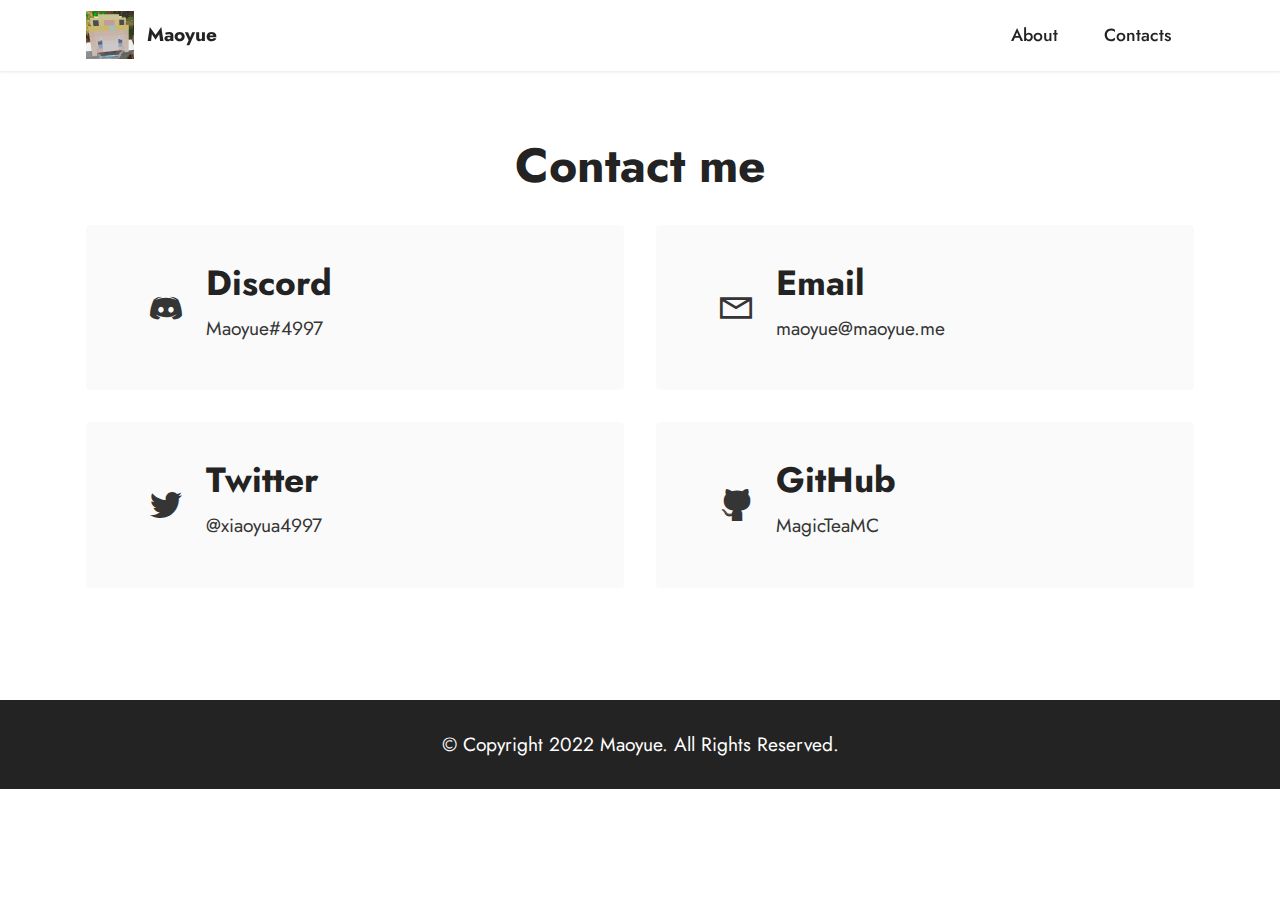
==== commit 3cc9072d: "Add files via upload" ====
--- a/contact/index.html
+++ b/contact/index.html
@@ -39,11 +39,11 @@
         <div class="container">
             <div class="navbar-brand">
                 <span class="navbar-logo">
-                    <a href="https://mobiri.se">
+                    <a href="https://maoyue.me">
                         <img src="assets/images/0f787718e14e277b7a47b84ead14e228-96x96.png" alt="Mobirise Website Builder" style="height: 3rem;">
                     </a>
                 </span>
-                <span class="navbar-caption-wrap"><a class="navbar-caption text-black display-7" href="https://mobiri.se">Mobirise</a></span>
+                <span class="navbar-caption-wrap"><a class="navbar-caption text-black text-primary display-7" href="https://maoyue.me">Maoyue</a></span>
             </div>
             <button class="navbar-toggler" type="button" data-toggle="collapse" data-bs-toggle="collapse" data-target="#navbarSupportedContent" data-bs-target="#navbarSupportedContent" aria-controls="navbarNavAltMarkup" aria-expanded="false" aria-label="Toggle navigation">
                 <div class="hamburger">
@@ -142,7 +142,6 @@
             </div>
         </div>
     </div>
-</section><section class="display-7" style="padding: 0;align-items: center;justify-content: center;flex-wrap: wrap;    align-content: center;display: flex;position: relative;height: 4rem;"><a href="https://mobiri.se/2853549" style="flex: 1 1;height: 4rem;position: absolute;width: 100%;z-index: 1;"><img alt="" style="height: 4rem;" src="[data-uri]"></a><p style="margin: 0;text-align: center;" class="display-7">Built with &#8204;</p><a style="z-index:1" href="https://mobirise.com">Mobirise.com </a></section><script src="assets/bootstrap/js/bootstrap.bundle.min.js"></script>  <script src="assets/smoothscroll/smooth-scroll.js"></script>  <script src="assets/ytplayer/index.js"></script>  <script src="assets/dropdown/js/navbar-dropdown.js"></script>  <script src="assets/theme/js/script.js"></script>  
   
   
 </body>
